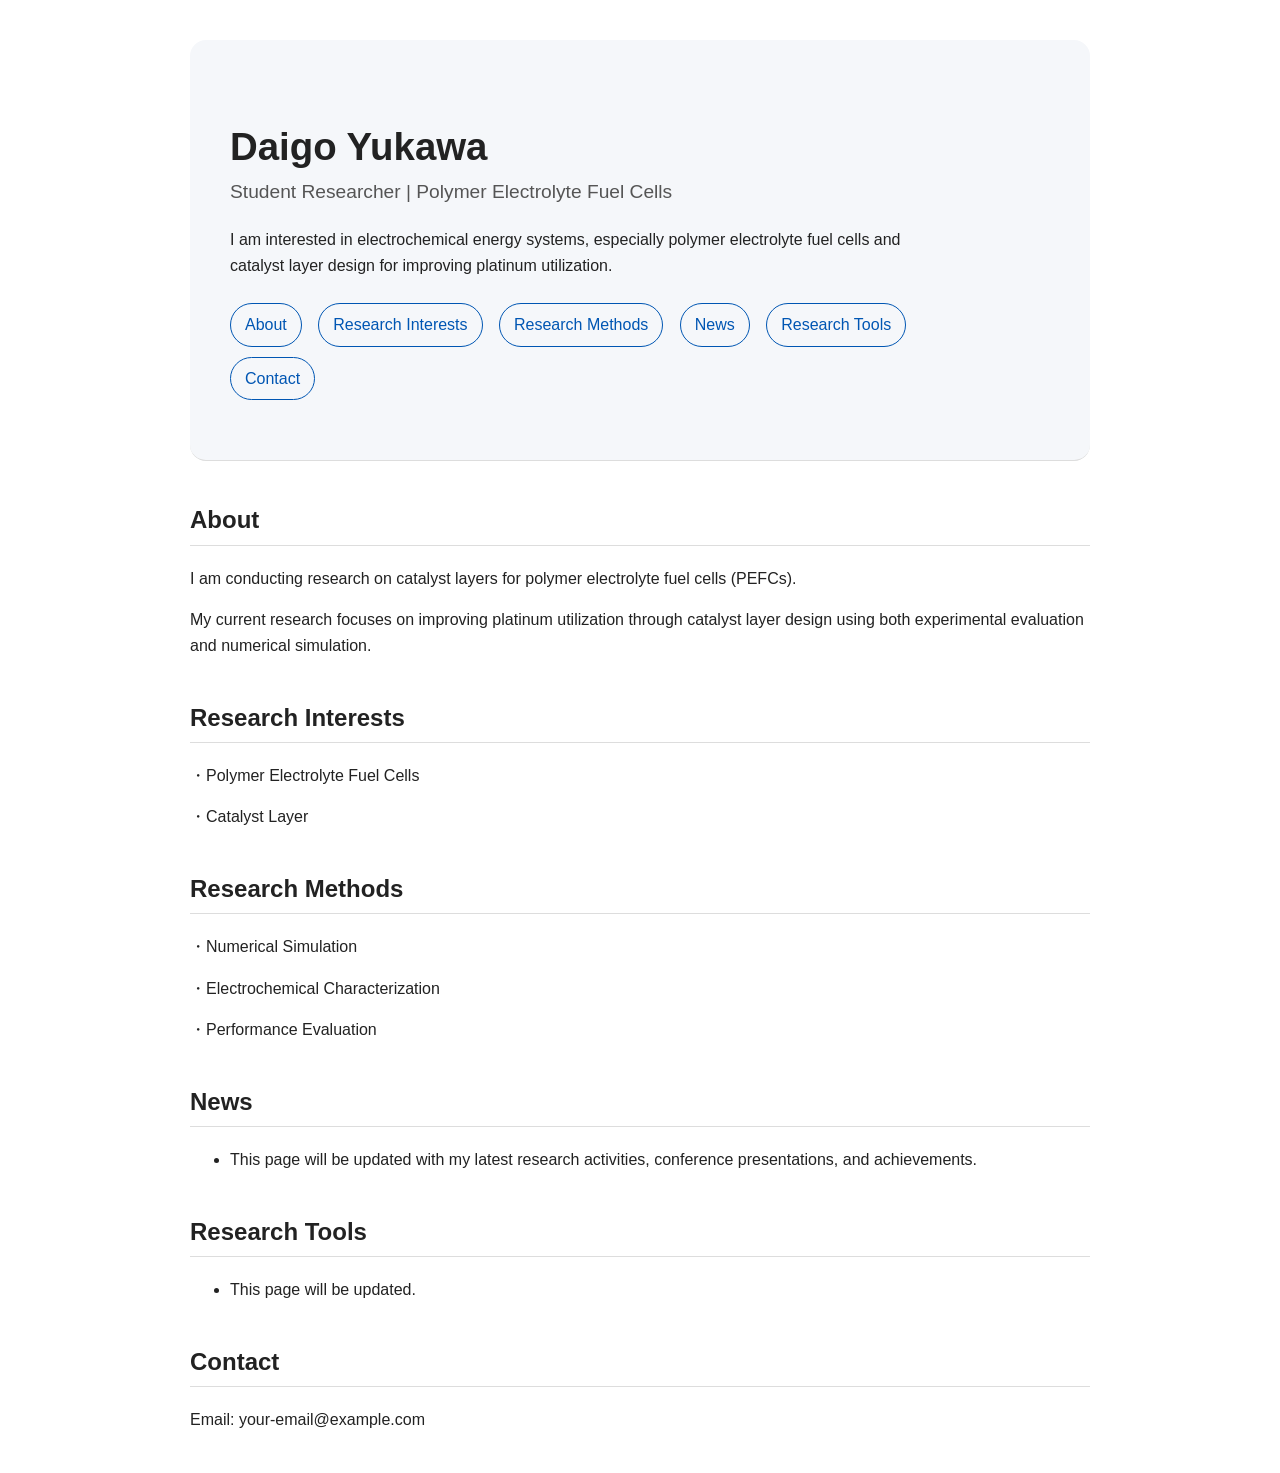
==== index.html @ 05053af6 "Update index.html" ====
<!DOCTYPE html>
<html lang="en">
<head>
  <meta charset="UTF-8">
  <meta name="viewport" content="width=device-width, initial-scale=1.0">

  <!-- SEO / 共有用メタ（表示テキストは変更せず、既存内容から流用） -->
  <meta name="description" content="Daigo Yukawa — Student researcher on polymer electrolyte fuel cells and catalyst layer design for improving platinum utilization.">
  <meta name="author" content="Daigo Yukawa">
  <meta name="color-scheme" content="light dark">
  <meta property="og:title" content="Daigo Yukawa | Research Portfolio">
  <meta property="og:description" content="Student researcher on polymer electrolyte fuel cells and catalyst layer design.">
  <meta property="og:type" content="website">
  <meta property="og:url" content="https://yukawadaigo.github.io">

  <title>Daigo | Research Portfolio</title>
  <link rel="stylesheet" href="style.css">
</head>

<body>
  <header class="hero">
    <div class="hero-text">
      <h1>Daigo Yukawa</h1>
      <p class="subtitle">
        Student Researcher | Polymer Electrolyte Fuel Cells
      </p>
      <p>
        I am interested in electrochemical energy systems, especially polymer
        electrolyte fuel cells and catalyst layer design for improving platinum utilization.
      </p>

      <nav>
        <a href="#about">About</a>
        <a href="#research-interests">Research Interests</a>
        <a href="#research-methods">Research Methods</a>
        <a href="#news">News</a>
        <a href="#research-tools">Research Tools</a>
        <a href="#contact">Contact</a>
      </nav>
    </div>
  </header>

  <main>
    <section id="about">
      <h2>About</h2>
      <p>I am conducting research on catalyst layers for polymer electrolyte fuel cells (PEFCs).</p>
      <p>My current research focuses on improving platinum utilization through catalyst layer design using both experimental evaluation and numerical simulation.
      </p>
    </section>

    <section id="research-interests">
      <h2>Research Interests</h2>
      <p>・Polymer Electrolyte Fuel Cells</p>
      <p>・Catalyst Layer</p>
    </section>

    <section id="research-methods">
      <h2>Research Methods</h2>
      <p>・Numerical Simulation</p>
      <p>・Electrochemical Characterization</p>
      <p>・Performance Evaluation</p>
    </section>

    <section id="news">
      <h2>News</h2>
      <ul>
        <li>This page will be updated with my latest research activities, conference presentations, and achievements.</li>
      </ul>
    </section>

    <section id="research-tools">
      <h2>Research Tools</h2>
      <ul>
        <li>This page will be updated.</li>
      </ul>
    </section>

    <section id="contact">
      <h2>Contact</h2>
      <p>Email: your-email@example.com</p>
    </section>
  </main>
</body>
</html>
---- style.css ----
body {
  font-family: Arial, sans-serif;
  line-height: 1.6;
  max-width: 900px;
  margin: 40px auto;
  padding: 0 20px;
  color: #222;
}

header {
  border-bottom: 1px solid #ddd;
  margin-bottom: 30px;
  padding-bottom: 20px;
}

h1 {
  font-size: 2.4rem;
  margin-bottom: 5px;
}

h2 {
  margin-top: 40px;
  border-bottom: 1px solid #ddd;
  padding-bottom: 5px;
}

nav a {
  margin-right: 15px;
  text-decoration: none;
  color: #0056b3;
}

section {
  margin-bottom: 30px;
}
.hero {
  background: #f5f7fa;
  padding: 50px 40px;
  border-radius: 16px;
  margin-bottom: 40px;
}

.hero-text {
  max-width: 720px;
}

.subtitle {
  font-size: 1.2rem;
  color: #555;
  margin-top: -5px;
}

nav {
  margin-top: 25px;
}

nav a {
  display: inline-block;
  margin-right: 12px;
  margin-bottom: 10px;
  padding: 8px 14px;
  border: 1px solid #0056b3;
  border-radius: 999px;
  color: #0056b3;
  text-decoration: none;
}

nav a:hover {
  background: #0056b3;
  color: white;
}
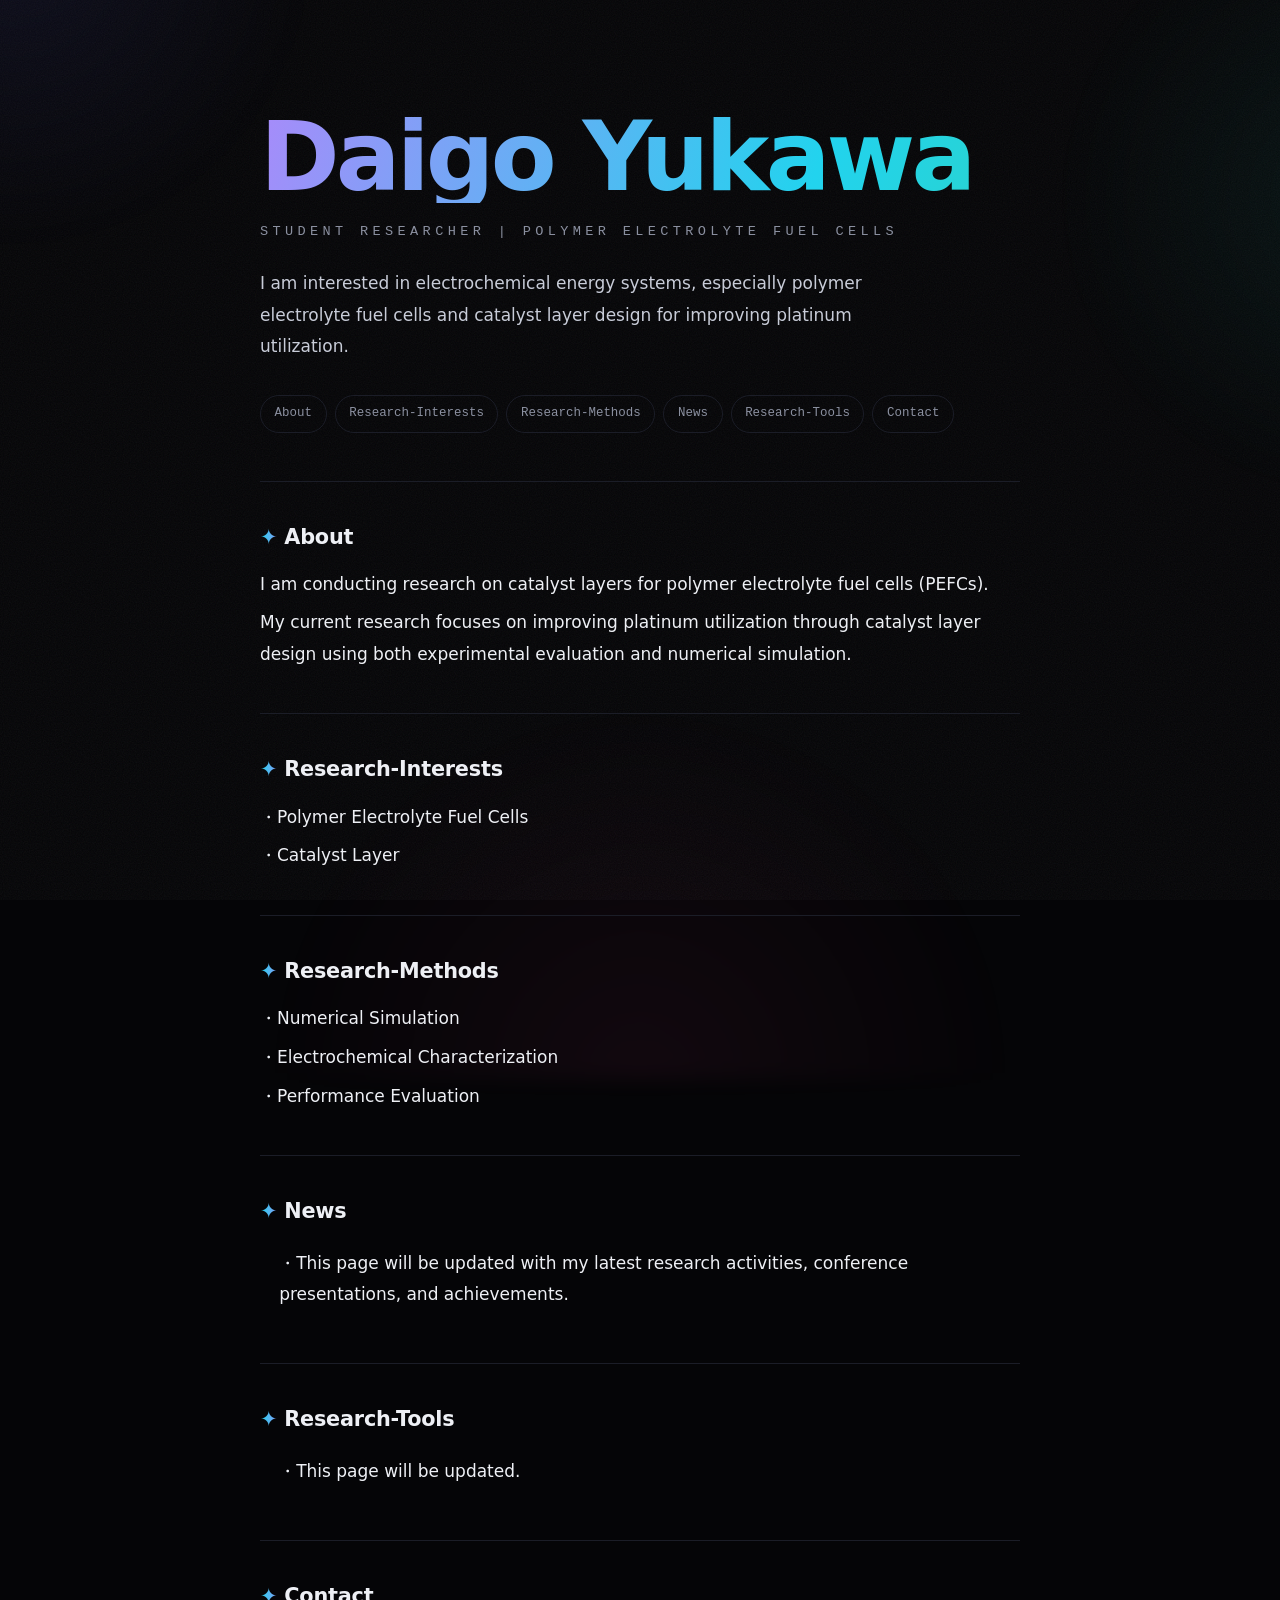
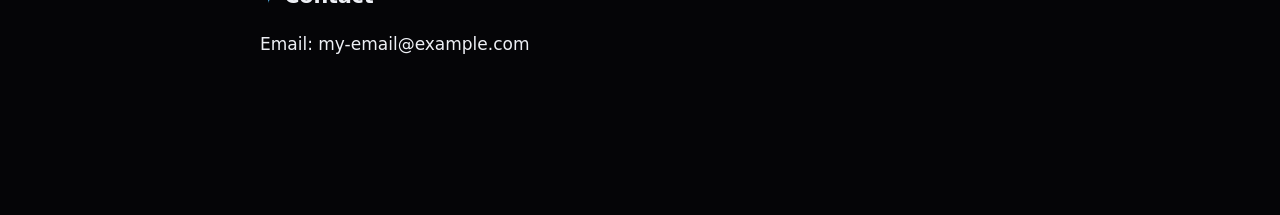
==== commit 3e39c5e6: "Update index.html" ====
--- a/index.html
+++ b/index.html
@@ -31,10 +31,10 @@
 
       <nav>
         <a href="#about">About</a>
-        <a href="#research-interests">Research Interests</a>
-        <a href="#research-methods">Research Methods</a>
+        <a href="#research-interests">Research-Interests</a>
+        <a href="#research-methods">Research-Methods</a>
         <a href="#news">News</a>
-        <a href="#research-tools">Research Tools</a>
+        <a href="#research-tools">Research-Tools</a>
         <a href="#contact">Contact</a>
       </nav>
     </div>
@@ -49,13 +49,13 @@
     </section>
 
     <section id="research-interests">
-      <h2>Research Interests</h2>
+      <h2>Research-Interests</h2>
       <p>・Polymer Electrolyte Fuel Cells</p>
       <p>・Catalyst Layer</p>
     </section>
 
     <section id="research-methods">
-      <h2>Research Methods</h2>
+      <h2>Research-Methods</h2>
       <p>・Numerical Simulation</p>
       <p>・Electrochemical Characterization</p>
       <p>・Performance Evaluation</p>
@@ -64,20 +64,20 @@
     <section id="news">
       <h2>News</h2>
       <ul>
-        <li>This page will be updated with my latest research activities, conference presentations, and achievements.</li>
+        <p>・This page will be updated with my latest research activities, conference presentations, and achievements.</p>
       </ul>
     </section>
 
     <section id="research-tools">
-      <h2>Research Tools</h2>
+      <h2>Research-Tools</h2>
       <ul>
-        <li>This page will be updated.</li>
+        <p>・This page will be updated.</>
       </ul>
     </section>
 
     <section id="contact">
       <h2>Contact</h2>
-      <p>Email: your-email@example.com</p>
+      <p>Email: my-email@example.com</p>
     </section>
   </main>
 </body>
--- a/style.css
+++ b/style.css
@@ -1,71 +1,107 @@
-body {
-  font-family: Arial, sans-serif;
-  line-height: 1.6;
-  max-width: 900px;
-  margin: 40px auto;
-  padding: 0 20px;
-  color: #222;
+:root {
+  --bg:    #050507;
+  --ink:   #eef0f5;
+  --muted: #8b90a0;
+  --line:  #1b1d27;
+  --maxw:  760px;
 }
 
-header {
-  border-bottom: 1px solid #ddd;
-  margin-bottom: 30px;
-  padding-bottom: 20px;
+* { box-sizing: border-box; }
+html { scroll-behavior: smooth; }
+
+body {
+  margin: 0;
+  padding: 0 1.5rem 7rem;
+  color: var(--ink);
+  background: var(--bg);
+  font-family: "Space Grotesk", system-ui, "Hiragino Kaku Gothic ProN", sans-serif;
+  font-size: 1.0625rem;
+  line-height: 1.85;
+  -webkit-font-smoothing: antialiased;
+  position: relative;
+  overflow-x: hidden;
 }
 
+/* 空間に漂う粒子ノイズ */
+body::before {
+  content: "";
+  position: fixed; inset: 0;
+  pointer-events: none; z-index: 1; opacity: .06;
+  background-image: url("data:image/svg+xml,%3Csvg xmlns='http://www.w3.org/2000/svg' width='160' height='160'%3E%3Cfilter id='n'%3E%3CfeTurbulence type='fractalNoise' baseFrequency='0.85' numOctaves='3'/%3E%3C/filter%3E%3Crect width='100%25' height='100%25' filter='url(%23n)'/%3E%3C/svg%3E");
+}
+/* 遠景のオーロラ光 */
+body::after {
+  content: "";
+  position: fixed; inset: -20%;
+  pointer-events: none; z-index: 0; opacity: .5;
+  background:
+    radial-gradient(40vmax 40vmax at 15% 10%, rgba(99,102,241,.18), transparent 60%),
+    radial-gradient(40vmax 40vmax at 90% 30%, rgba(45,212,191,.14), transparent 60%),
+    radial-gradient(50vmax 50vmax at 50% 100%, rgba(236,72,153,.12), transparent 60%);
+  filter: blur(10px);
+}
+body > * { position: relative; z-index: 2; }
+
+.hero { max-width: var(--maxw); margin: 0 auto; padding: 7rem 0 3rem; }
+
 h1 {
-  font-size: 2.4rem;
-  margin-bottom: 5px;
+  font-size: clamp(3rem, 11vw, 6rem);
+  font-weight: 700;
+  line-height: 0.95;
+  letter-spacing: -0.04em;
+  margin: 0 0 1rem;
+  background: linear-gradient(110deg,#a78bfa,#22d3ee,#34d399,#f0abfc,#a78bfa);
+  background-size: 300% 100%;
+  -webkit-background-clip: text; background-clip: text; color: transparent;
+  animation: holo 12s linear infinite;
+}
+@keyframes holo { to { background-position: 300% 0; } }
+
+.subtitle {
+  font-family: "JetBrains Mono", monospace;
+  font-size: 0.85rem; letter-spacing: 0.32em; text-transform: uppercase;
+  color: var(--muted); margin: 0 0 1.5rem;
+}
+
+.hero-text > p:not(.subtitle) { color: #c8ccd8; max-width: 56ch; }
+
+nav { display: flex; flex-wrap: wrap; gap: 0.5rem; margin-top: 2rem; }
+nav a {
+  font-family: "JetBrains Mono", monospace; font-size: 0.78rem;
+  text-decoration: none; color: var(--muted);
+  padding: 0.4rem 0.85rem; border: 1px solid var(--line); border-radius: 999px;
+  transition: .25s;
+}
+nav a:hover { color: #fff; border-color: #22d3ee; box-shadow: 0 0 18px rgba(34,211,238,.35); }
+
+main { max-width: var(--maxw); margin: 0 auto; }
+
+section {
+  padding: 2.25rem 0;
+  border-top: 1px solid var(--line);
 }
 
 h2 {
-  margin-top: 40px;
-  border-bottom: 1px solid #ddd;
-  padding-bottom: 5px;
+  font-size: 1.3rem; font-weight: 600; margin: 0 0 0.8rem;
+  letter-spacing: -0.01em;
+}
+h2::before {
+  content: "✦ ";
+  background: linear-gradient(90deg,#22d3ee,#a78bfa);
+  -webkit-background-clip: text; background-clip: text; color: transparent;
 }
 
-nav a {
-  margin-right: 15px;
-  text-decoration: none;
-  color: #0056b3;
+p { margin: 0.45rem 0; }
+ul { padding-left: 1.2rem; }
+li::marker { color: #22d3ee; }
+
+a { color: #7dd3fc; text-decoration: none; border-bottom: 1px solid rgba(125,211,252,.3); }
+a:hover { color: #fff; border-bottom-color: #22d3ee; }
+a:focus-visible { outline: 2px solid #22d3ee; outline-offset: 3px; }
+
+footer { max-width: var(--maxw); margin: 3rem auto 0; color: var(--muted);
+  font-family: "JetBrains Mono", monospace; font-size: 0.75rem; }
+
+@media (prefers-reduced-motion: reduce) {
+  h1 { animation: none; }
 }
-
-section {
-  margin-bottom: 30px;
-}
-.hero {
-  background: #f5f7fa;
-  padding: 50px 40px;
-  border-radius: 16px;
-  margin-bottom: 40px;
-}
-
-.hero-text {
-  max-width: 720px;
-}
-
-.subtitle {
-  font-size: 1.2rem;
-  color: #555;
-  margin-top: -5px;
-}
-
-nav {
-  margin-top: 25px;
-}
-
-nav a {
-  display: inline-block;
-  margin-right: 12px;
-  margin-bottom: 10px;
-  padding: 8px 14px;
-  border: 1px solid #0056b3;
-  border-radius: 999px;
-  color: #0056b3;
-  text-decoration: none;
-}
-
-nav a:hover {
-  background: #0056b3;
-  color: white;
-}
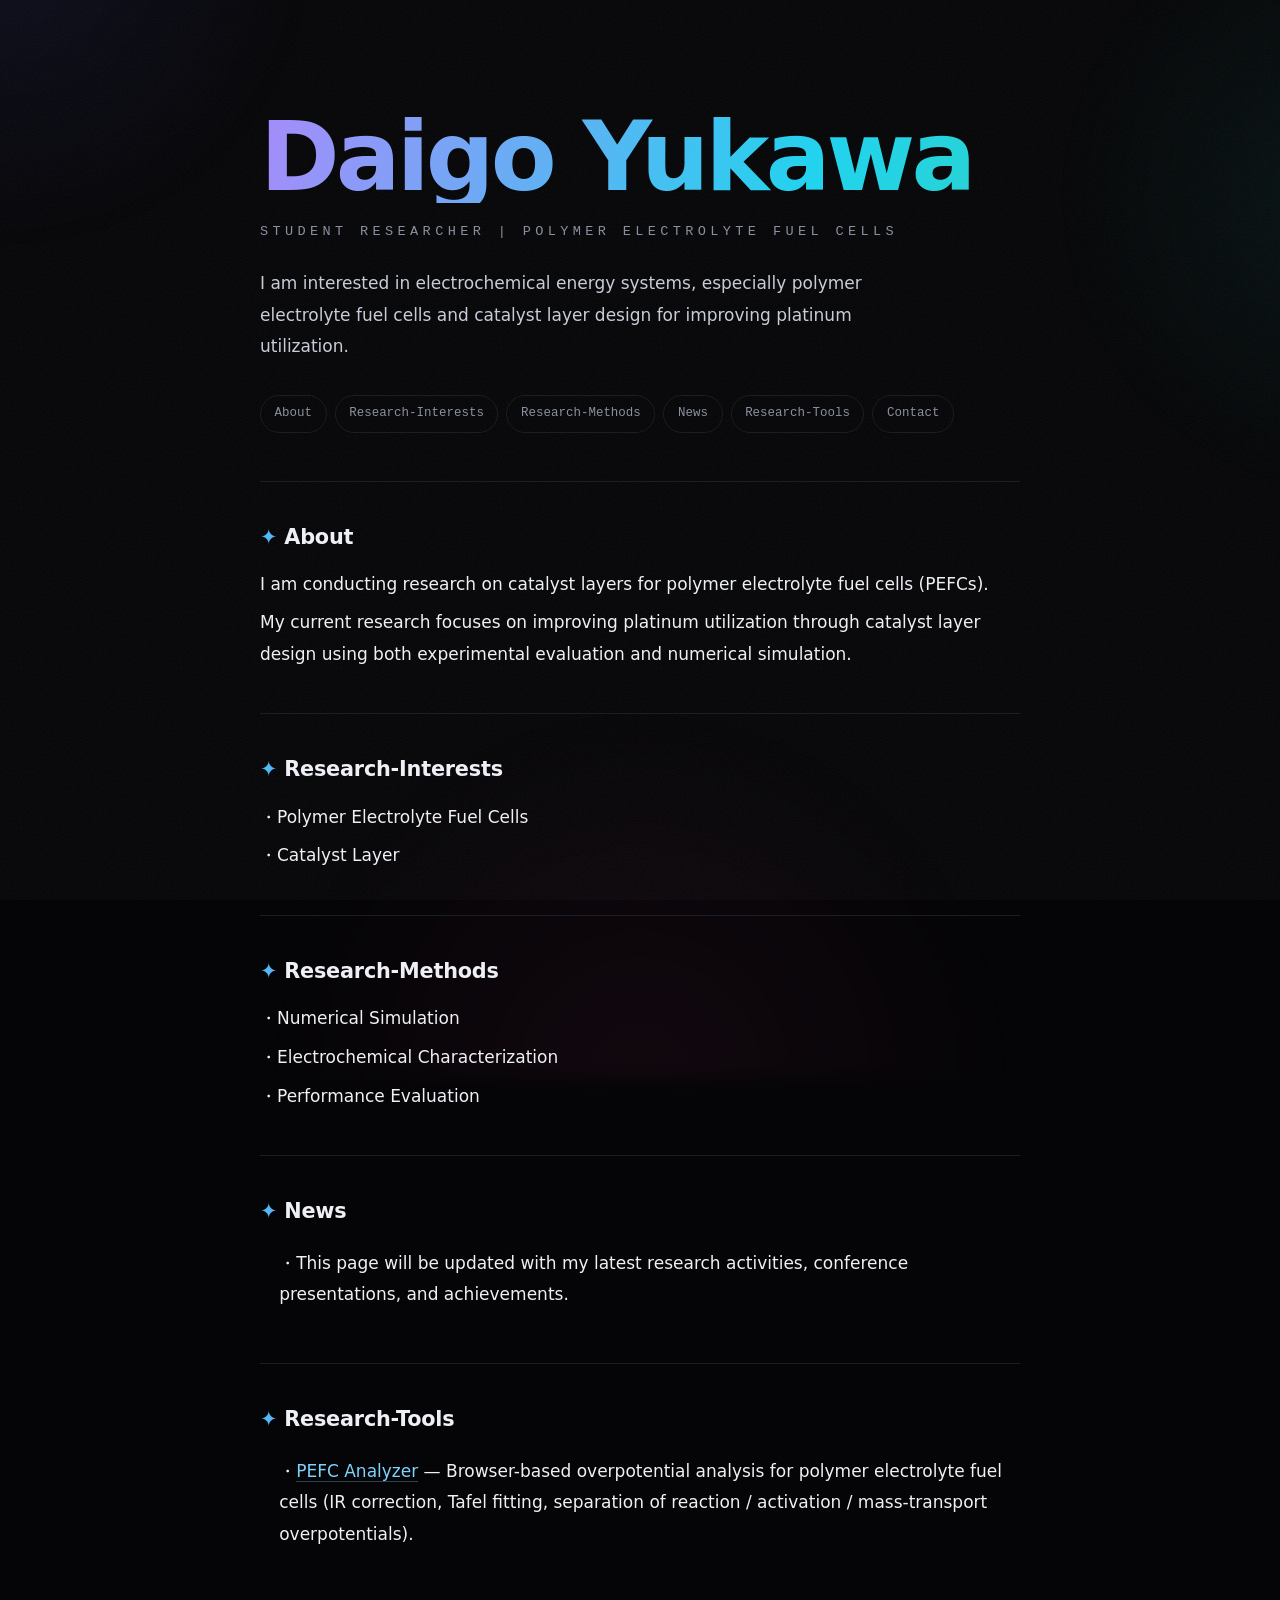
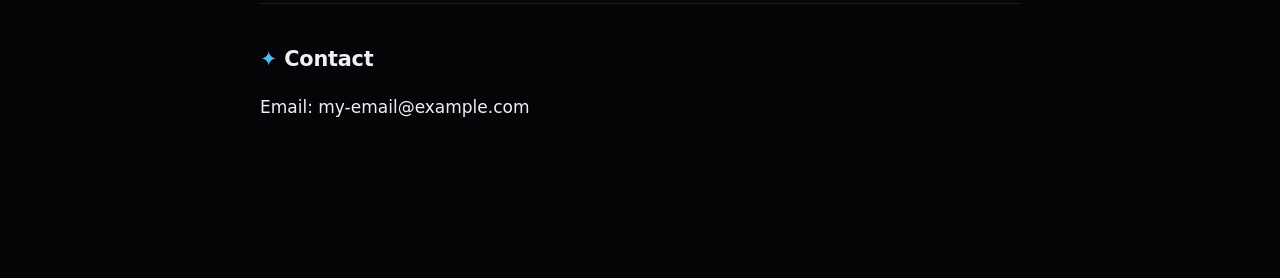
==== commit e95e7876: "Update index.html" ====
--- a/index.html
+++ b/index.html
@@ -71,7 +71,7 @@
     <section id="research-tools">
       <h2>Research-Tools</h2>
       <ul>
-        <p>・This page will be updated.</>
+        <p>・<a href="pefc-analyzer.html">PEFC Analyzer</a> — Browser-based overpotential analysis for polymer electrolyte fuel cells (IR correction, Tafel fitting, separation of reaction / activation / mass-transport overpotentials).</p>
       </ul>
     </section>
 
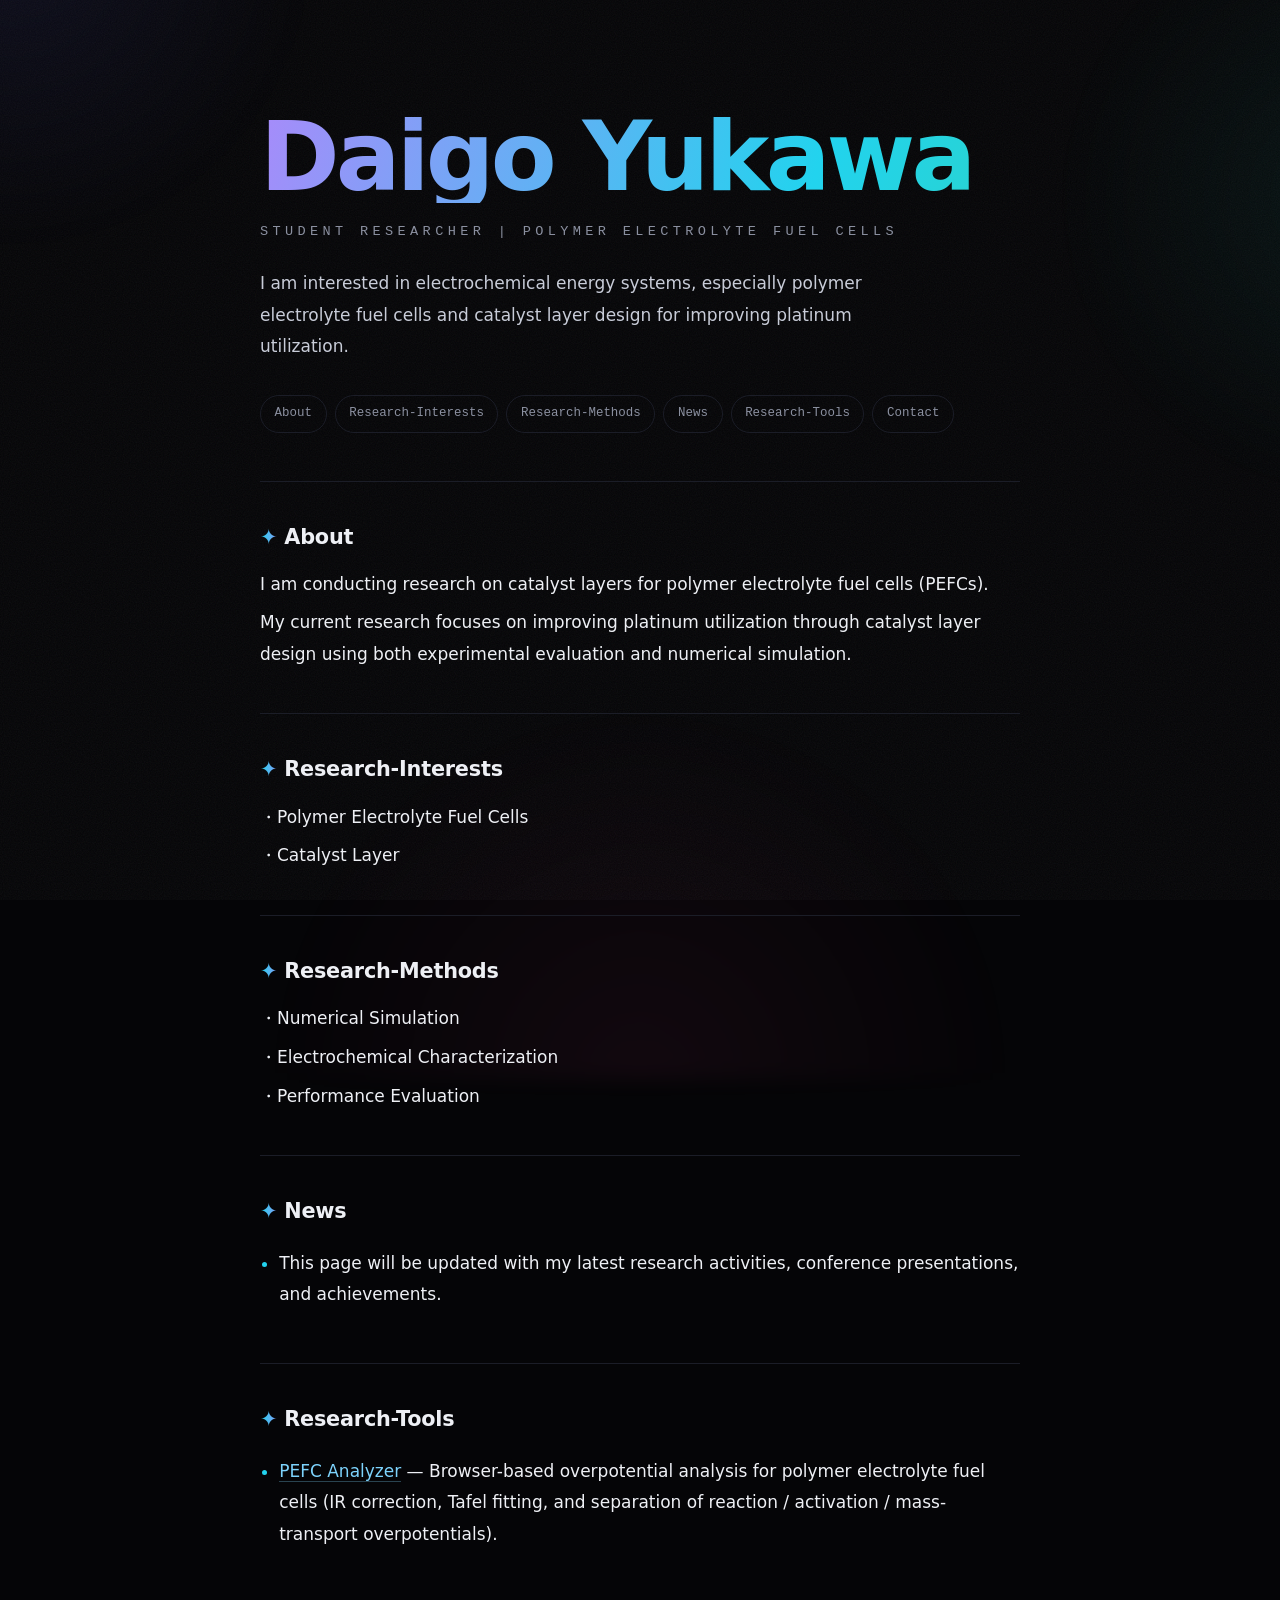
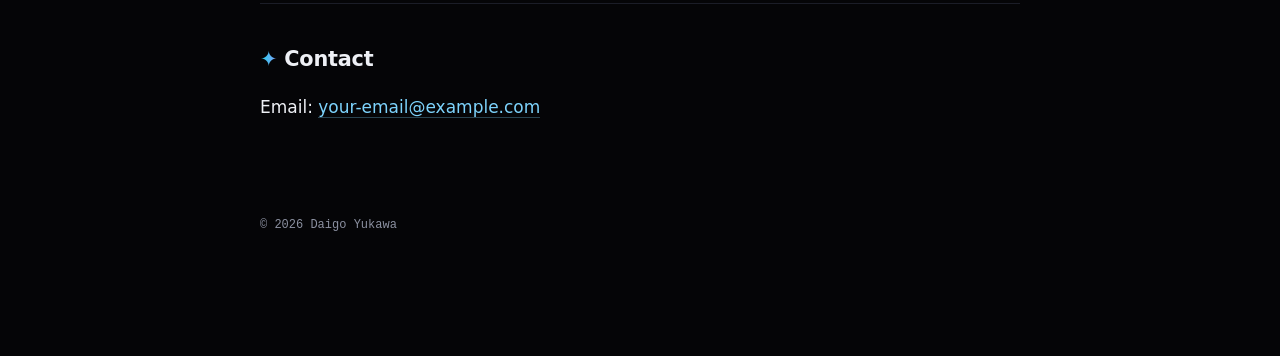
==== commit 9e8d81d4: "Update index.html" ====
--- a/index.html
+++ b/index.html
@@ -8,12 +8,18 @@
   <meta name="description" content="Daigo Yukawa — Student researcher on polymer electrolyte fuel cells and catalyst layer design for improving platinum utilization.">
   <meta name="author" content="Daigo Yukawa">
   <meta name="color-scheme" content="light dark">
+  <meta name="theme-color" content="#ffffff" media="(prefers-color-scheme: light)">
+  <meta name="theme-color" content="#0a0c11" media="(prefers-color-scheme: dark)">
   <meta property="og:title" content="Daigo Yukawa | Research Portfolio">
   <meta property="og:description" content="Student researcher on polymer electrolyte fuel cells and catalyst layer design.">
   <meta property="og:type" content="website">
   <meta property="og:url" content="https://yukawadaigo.github.io">
 
   <title>Daigo | Research Portfolio</title>
+
+  <link rel="preconnect" href="https://fonts.googleapis.com">
+  <link rel="preconnect" href="https://fonts.gstatic.com" crossorigin>
+  <link href="https://fonts.googleapis.com/css2?family=Inter:wght@400;500;600;700&display=swap" rel="stylesheet">
   <link rel="stylesheet" href="style.css">
 </head>
 
@@ -64,21 +70,27 @@
     <section id="news">
       <h2>News</h2>
       <ul>
-        <p>・This page will be updated with my latest research activities, conference presentations, and achievements.</p>
+        <li>This page will be updated with my latest research activities, conference presentations, and achievements.</li>
       </ul>
     </section>
 
     <section id="research-tools">
       <h2>Research-Tools</h2>
       <ul>
-        <p>・<a href="pefc-analyzer.html">PEFC Analyzer</a> — Browser-based overpotential analysis for polymer electrolyte fuel cells (IR correction, Tafel fitting, separation of reaction / activation / mass-transport overpotentials).</p>
+        <li><a href="pefc-analyzer.html">PEFC Analyzer</a> — Browser-based overpotential analysis for polymer electrolyte fuel cells (IR correction, Tafel fitting, and separation of reaction / activation / mass-transport overpotentials).</li>
       </ul>
     </section>
 
     <section id="contact">
       <h2>Contact</h2>
-      <p>Email: my-email@example.com</p>
+      <p>Email: <a href="mailto:your-email@example.com">your-email@example.com</a></p>
     </section>
   </main>
+
+  <footer>
+    <p>© <span id="year">2026</span> Daigo Yukawa</p>
+  </footer>
+
+  <script>document.getElementById("year").textContent = new Date().getFullYear();</script>
 </body>
 </html>
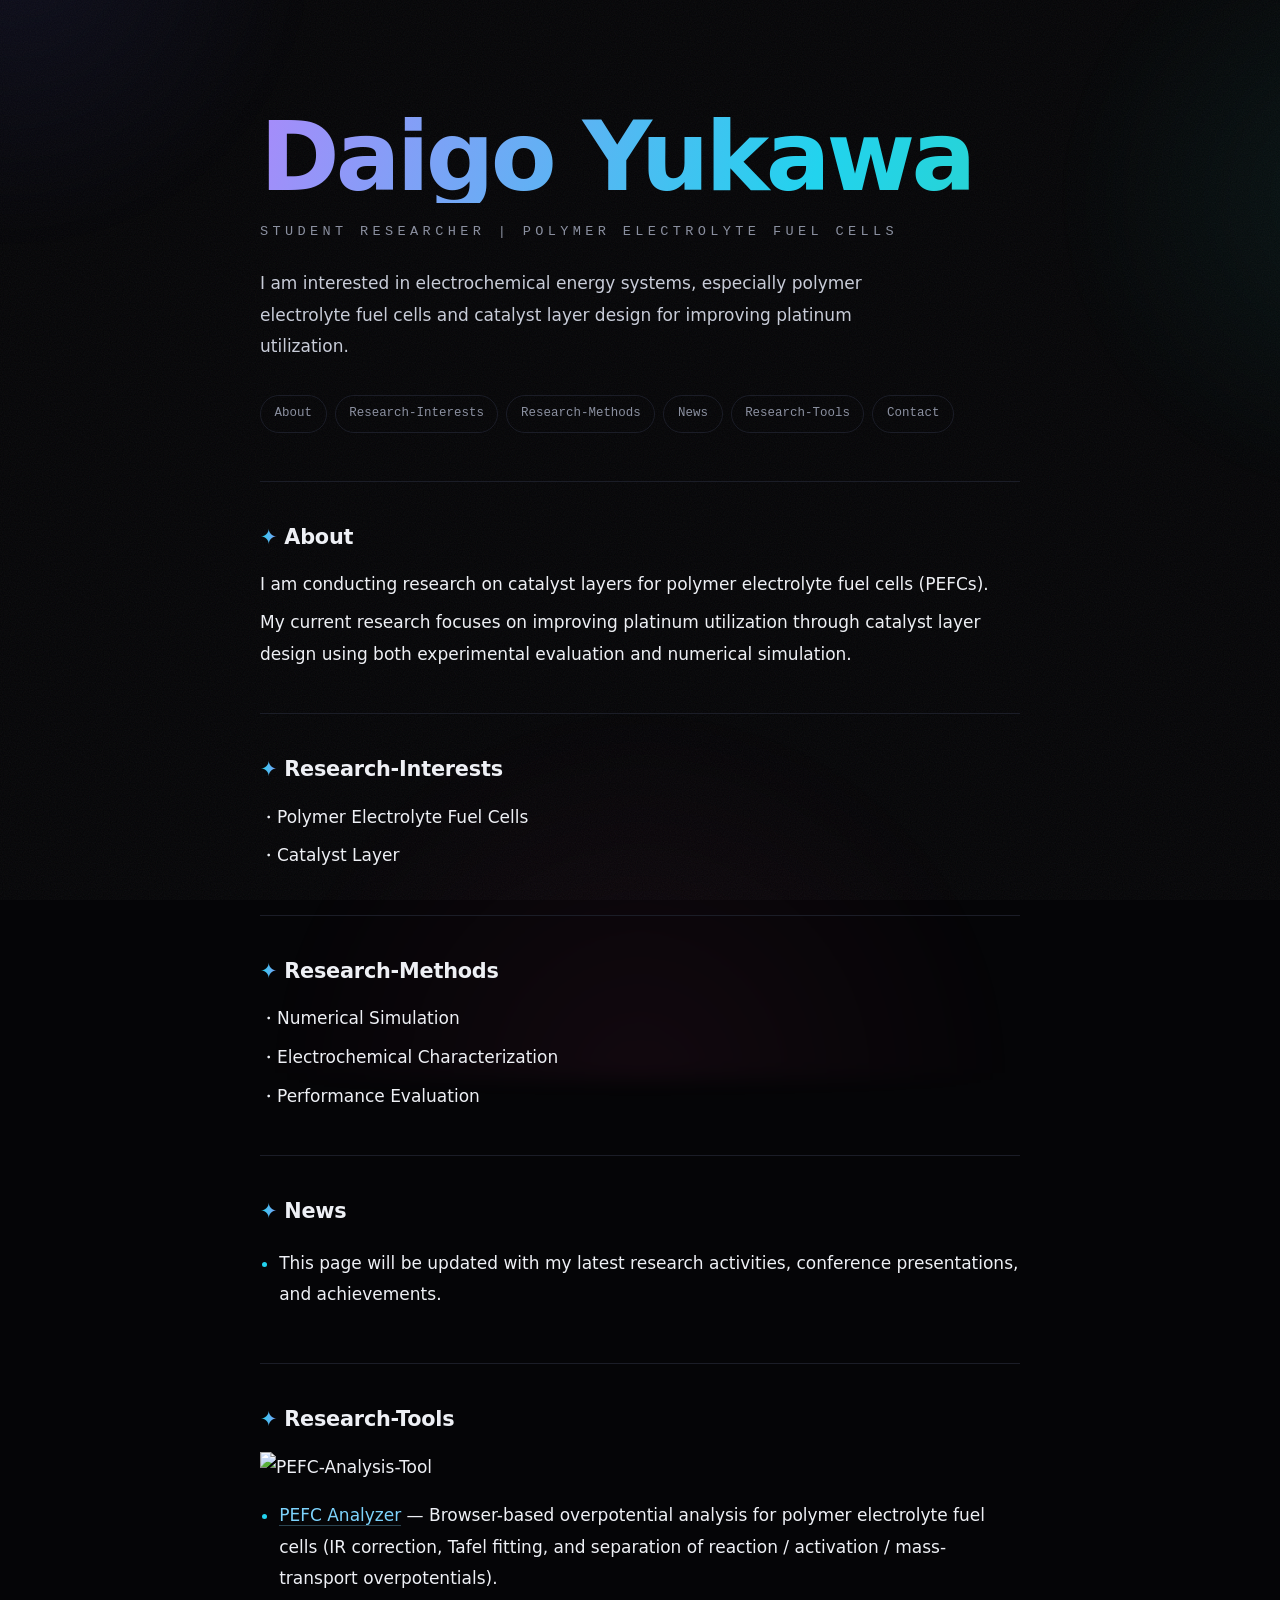
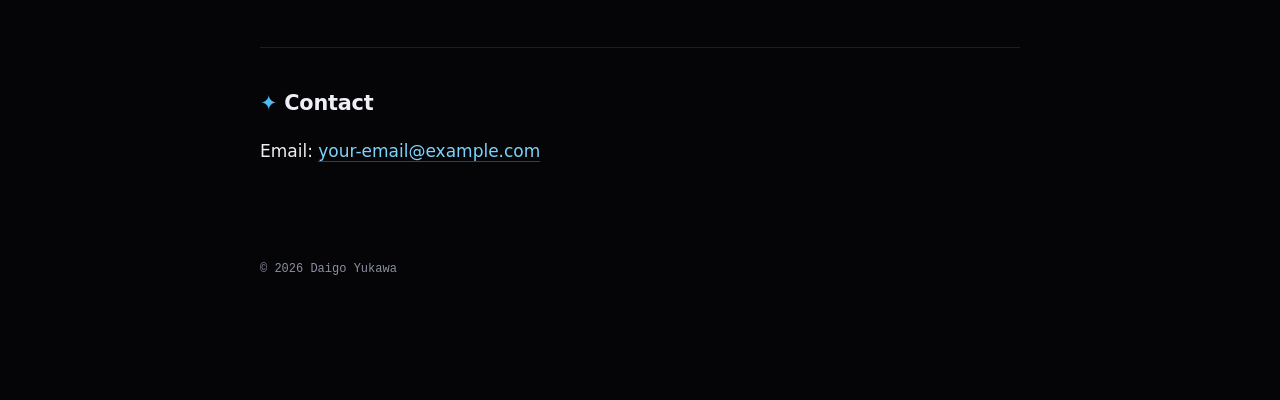
==== commit 8bd2c8d8: "Update index.html" ====
--- a/index.html
+++ b/index.html
@@ -76,6 +76,9 @@
 
     <section id="research-tools">
       <h2>Research-Tools</h2>
+      <img src="pefc-analyzer.png"
+     alt="PEFC-Analysis-Tool"
+     width="500">
       <ul>
         <li><a href="pefc-analyzer.html">PEFC Analyzer</a> — Browser-based overpotential analysis for polymer electrolyte fuel cells (IR correction, Tafel fitting, and separation of reaction / activation / mass-transport overpotentials).</li>
       </ul>
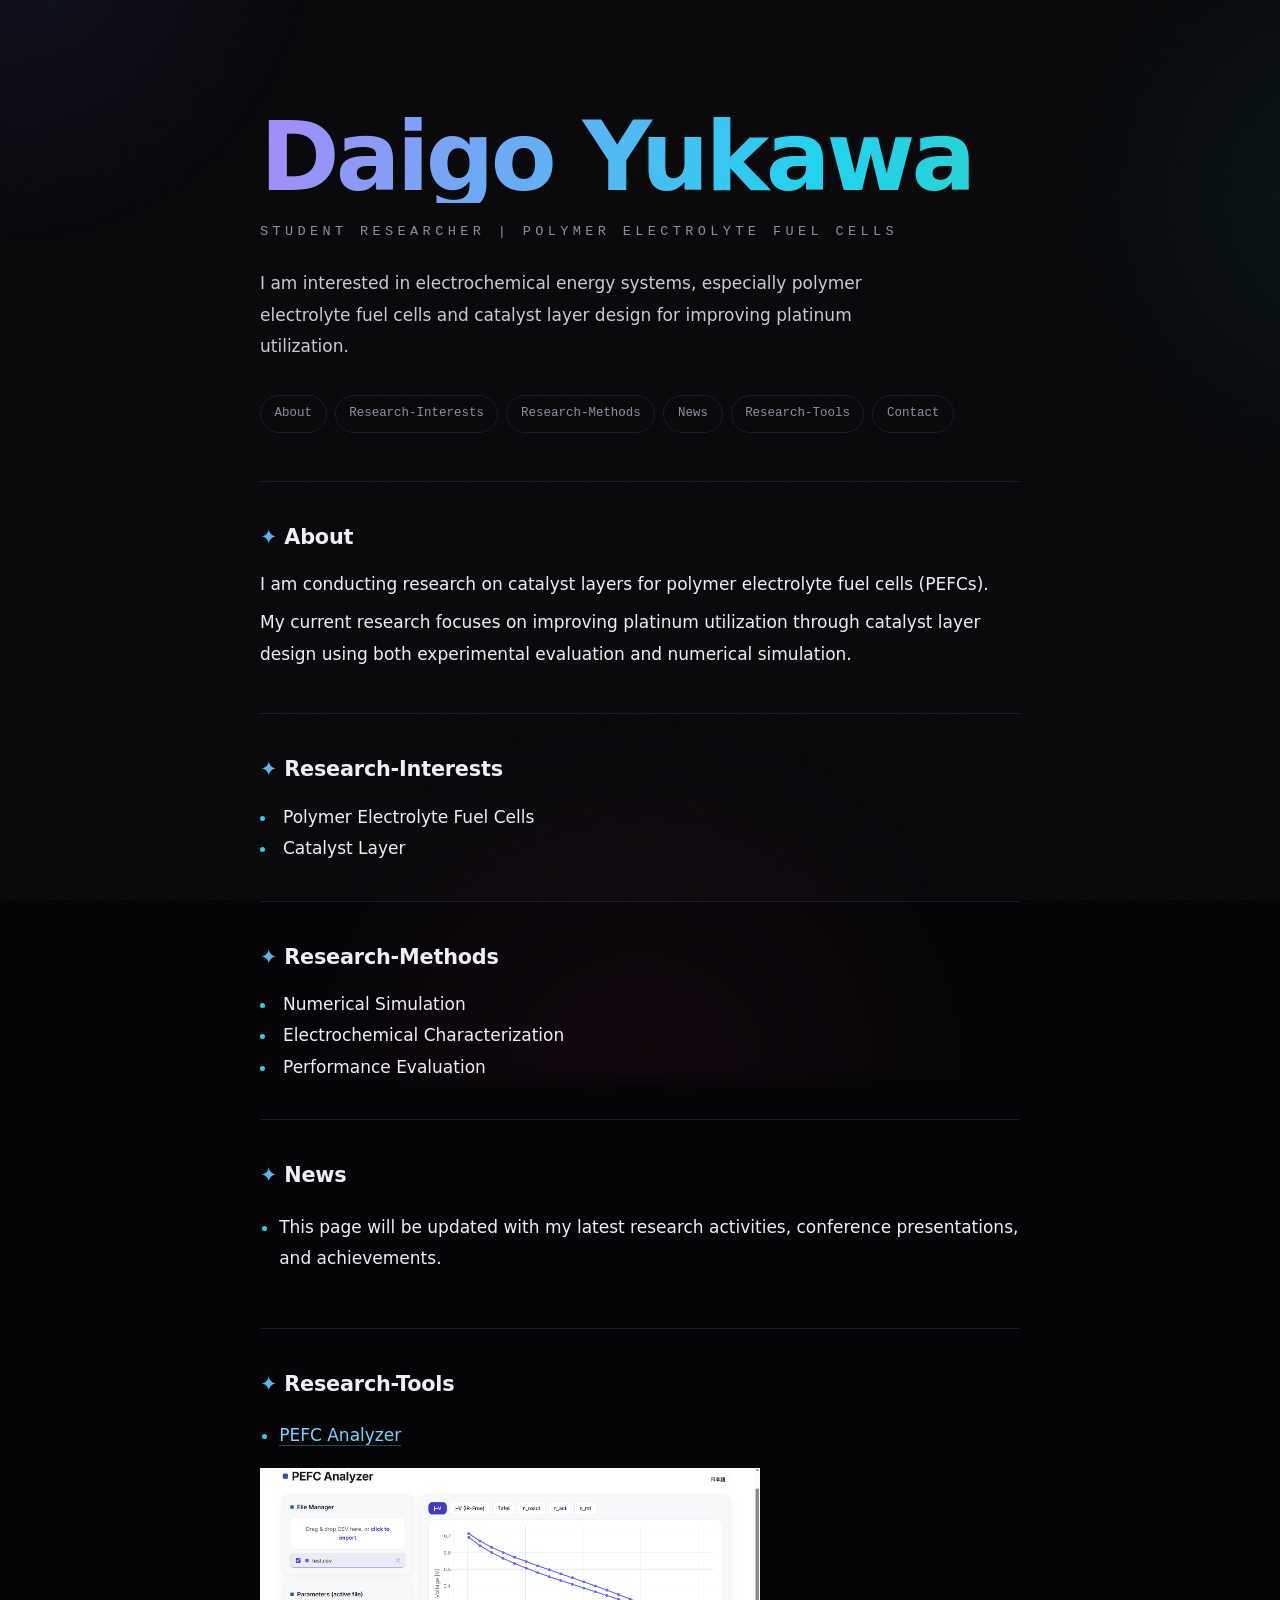
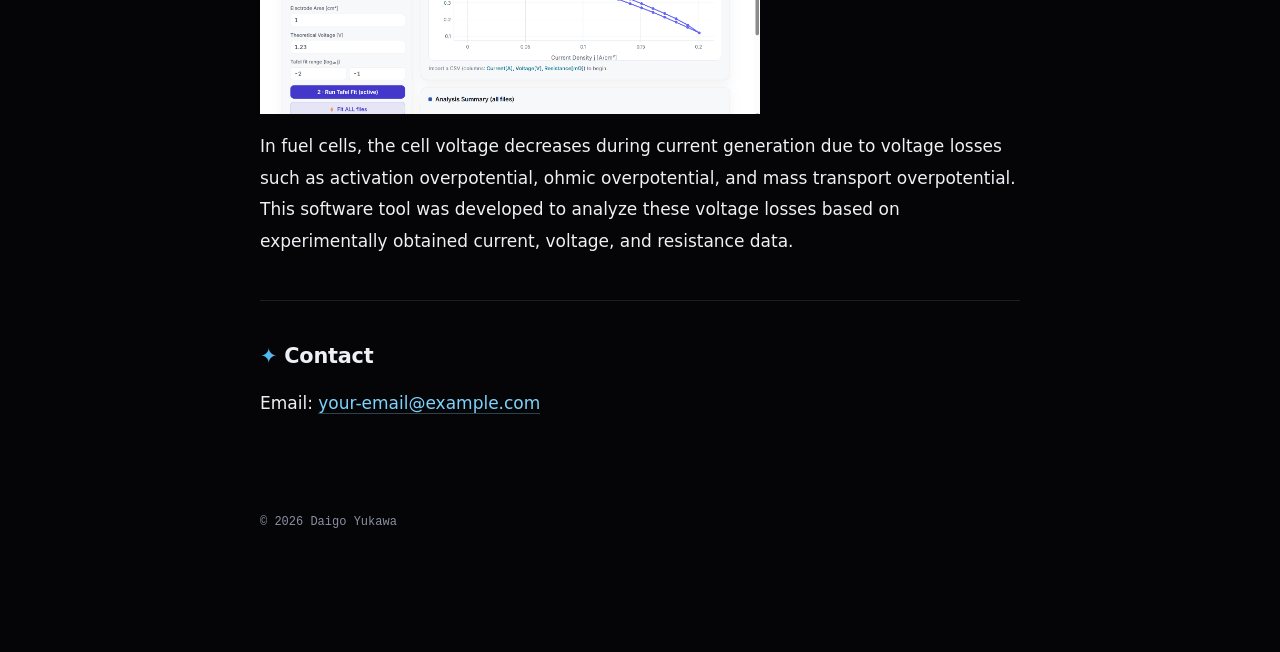
==== commit 53db73b1: "Update index.html" ====
--- a/index.html
+++ b/index.html
@@ -56,15 +56,15 @@
 
     <section id="research-interests">
       <h2>Research-Interests</h2>
-      <p>・Polymer Electrolyte Fuel Cells</p>
-      <p>・Catalyst Layer</p>
+        <li>Polymer Electrolyte Fuel Cells</li>
+        <li>Catalyst Layer</li>
     </section>
 
     <section id="research-methods">
       <h2>Research-Methods</h2>
-      <p>・Numerical Simulation</p>
-      <p>・Electrochemical Characterization</p>
-      <p>・Performance Evaluation</p>
+        <li>Numerical Simulation</li>
+        <li>Electrochemical Characterization</li>
+        <li>Performance Evaluation</li>
     </section>
 
     <section id="news">
@@ -76,12 +76,13 @@
 
     <section id="research-tools">
       <h2>Research-Tools</h2>
-      <img src="pefc-analyzer.png"
+      <ul>
+        <li><a href="pefc-analyzer.html">PEFC Analyzer</a> </li>
+      </ul>
+      <img src="images/pefc-analyzer.png"
      alt="PEFC-Analysis-Tool"
      width="500">
-      <ul>
-        <li><a href="pefc-analyzer.html">PEFC Analyzer</a> — Browser-based overpotential analysis for polymer electrolyte fuel cells (IR correction, Tafel fitting, and separation of reaction / activation / mass-transport overpotentials).</li>
-      </ul>
+      <p>In fuel cells, the cell voltage decreases during current generation due to voltage losses such as activation overpotential, ohmic overpotential, and mass transport overpotential. This software tool was developed to analyze these voltage losses based on experimentally obtained current, voltage, and resistance data.</p>
     </section>
 
     <section id="contact">
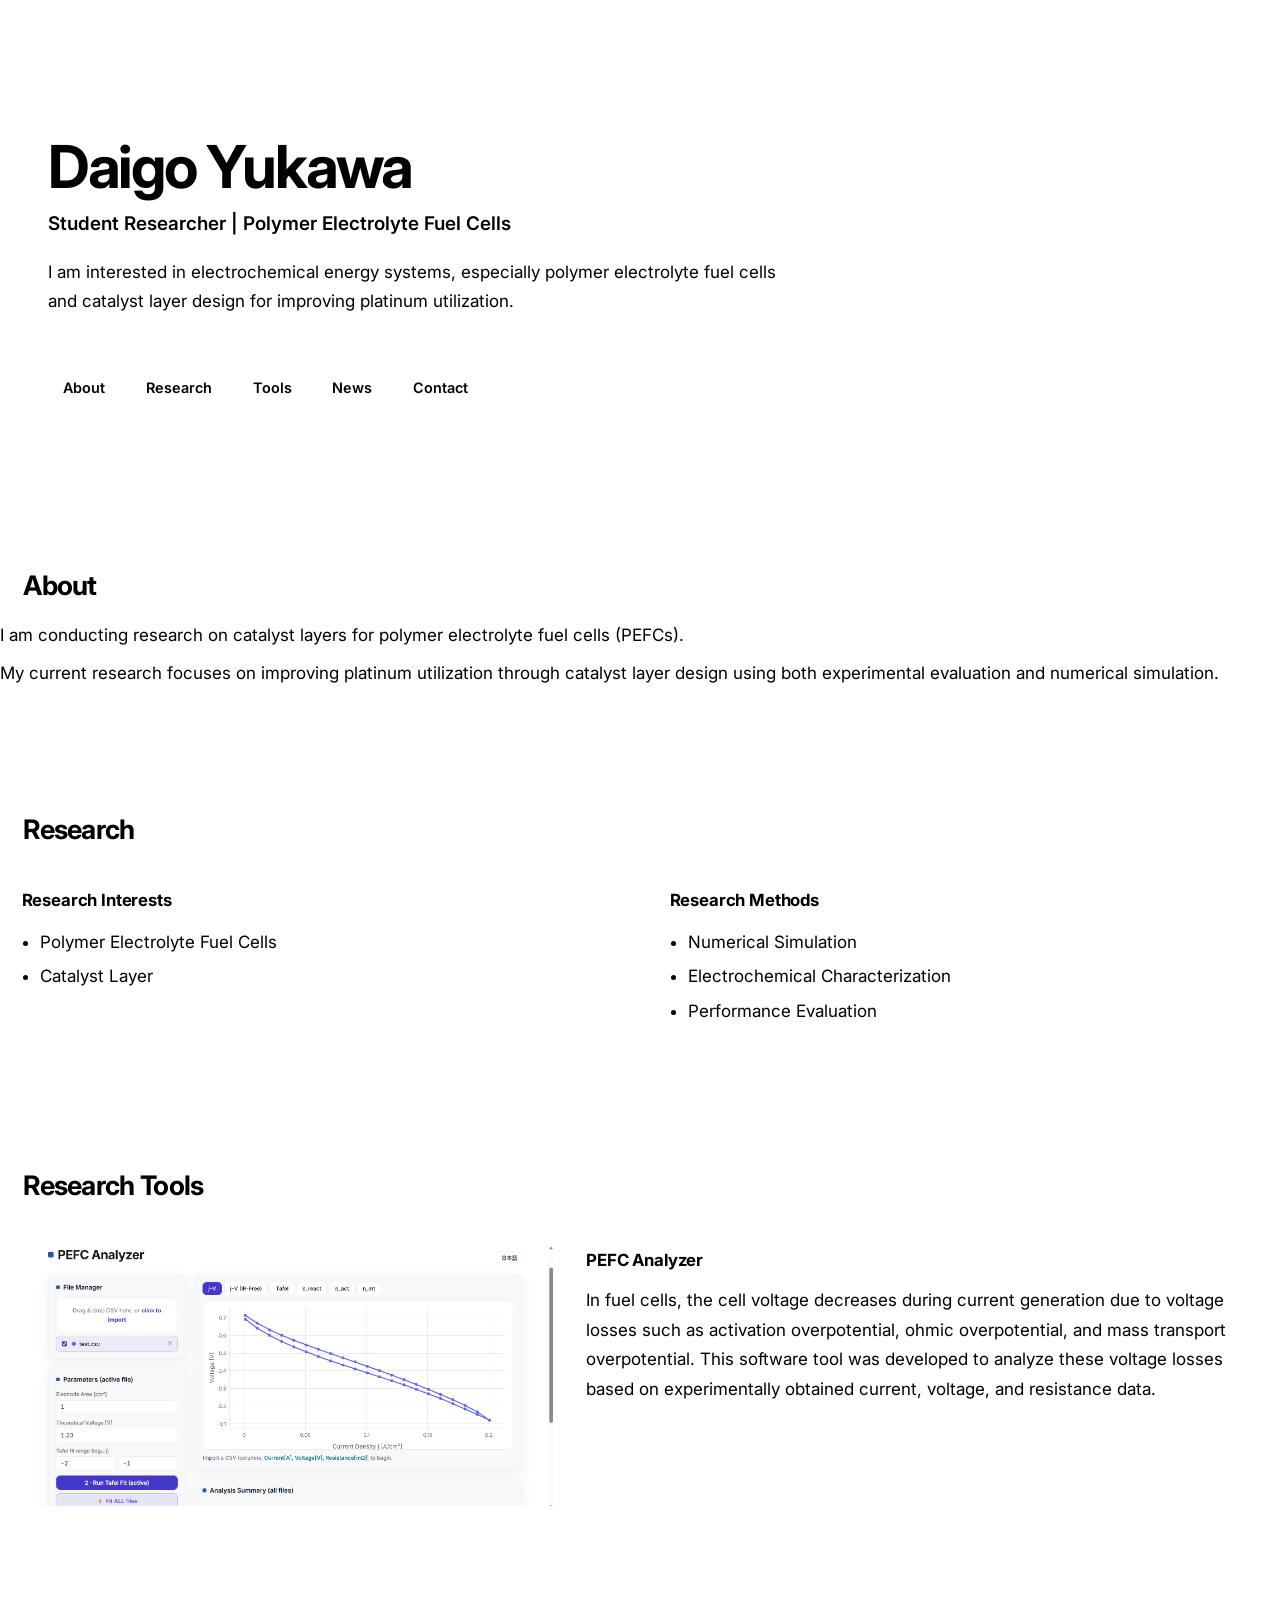
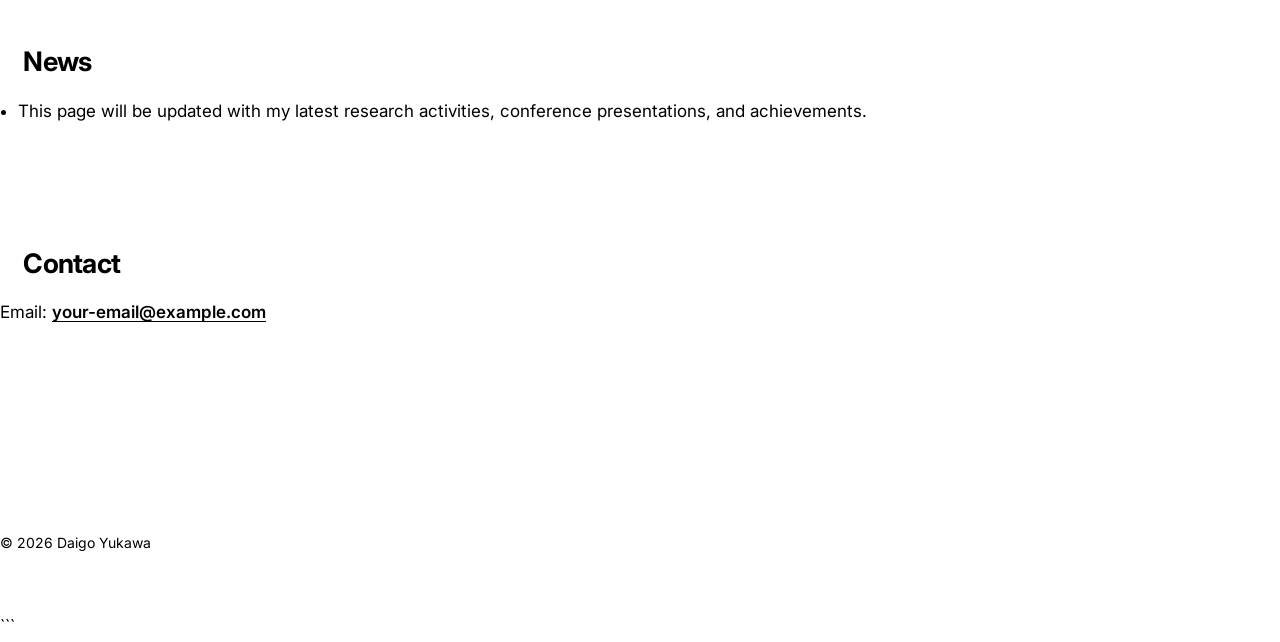
==== commit 00c4794e: "Update index.html" ====
--- a/index.html
+++ b/index.html
@@ -27,67 +27,104 @@
   <header class="hero">
     <div class="hero-text">
       <h1>Daigo Yukawa</h1>
+
       <p class="subtitle">
         Student Researcher | Polymer Electrolyte Fuel Cells
       </p>
+
       <p>
         I am interested in electrochemical energy systems, especially polymer
         electrolyte fuel cells and catalyst layer design for improving platinum utilization.
       </p>
 
-      <nav>
+      <nav aria-label="Main navigation">
         <a href="#about">About</a>
-        <a href="#research-interests">Research-Interests</a>
-        <a href="#research-methods">Research-Methods</a>
+        <a href="#research">Research</a>
+        <a href="#research-tools">Tools</a>
         <a href="#news">News</a>
-        <a href="#research-tools">Research-Tools</a>
         <a href="#contact">Contact</a>
       </nav>
     </div>
   </header>
 
   <main>
-    <section id="about">
+    <!-- About -->
+    <section id="about" class="section">
       <h2>About</h2>
-      <p>I am conducting research on catalyst layers for polymer electrolyte fuel cells (PEFCs).</p>
-      <p>My current research focuses on improving platinum utilization through catalyst layer design using both experimental evaluation and numerical simulation.
+
+      <p>
+        I am conducting research on catalyst layers for polymer electrolyte fuel cells (PEFCs).
+      </p>
+
+      <p>
+        My current research focuses on improving platinum utilization through catalyst layer design using both experimental evaluation and numerical simulation.
       </p>
     </section>
 
-    <section id="research-interests">
-      <h2>Research-Interests</h2>
-        <li>Polymer Electrolyte Fuel Cells</li>
-        <li>Catalyst Layer</li>
+    <!-- Research -->
+    <section id="research" class="section">
+      <h2>Research</h2>
+
+      <div class="section-grid">
+        <div class="card">
+          <h3>Research Interests</h3>
+          <ul>
+            <li>Polymer Electrolyte Fuel Cells</li>
+            <li>Catalyst Layer</li>
+          </ul>
+        </div>
+
+        <div class="card">
+          <h3>Research Methods</h3>
+          <ul>
+            <li>Numerical Simulation</li>
+            <li>Electrochemical Characterization</li>
+            <li>Performance Evaluation</li>
+          </ul>
+        </div>
+      </div>
     </section>
 
-    <section id="research-methods">
-      <h2>Research-Methods</h2>
-        <li>Numerical Simulation</li>
-        <li>Electrochemical Characterization</li>
-        <li>Performance Evaluation</li>
+    <!-- Research Tools -->
+    <section id="research-tools" class="section">
+      <h2>Research Tools</h2>
+
+      <article class="tool-card">
+        <div class="tool-image">
+          <img
+            src="images/pefc-analyzer.png"
+            alt="PEFC-Analysis-Tool"
+            width="500">
+        </div>
+
+        <div class="tool-content">
+          <h3>
+            <a href="pefc-analyzer.html">PEFC Analyzer</a>
+          </h3>
+
+          <p>
+            In fuel cells, the cell voltage decreases during current generation due to voltage losses such as activation overpotential, ohmic overpotential, and mass transport overpotential. This software tool was developed to analyze these voltage losses based on experimentally obtained current, voltage, and resistance data.
+          </p>
+        </div>
+      </article>
     </section>
 
-    <section id="news">
+    <!-- News -->
+    <section id="news" class="section">
       <h2>News</h2>
+
       <ul>
         <li>This page will be updated with my latest research activities, conference presentations, and achievements.</li>
       </ul>
     </section>
 
-    <section id="research-tools">
-      <h2>Research-Tools</h2>
-      <ul>
-        <li><a href="pefc-analyzer.html">PEFC Analyzer</a> </li>
-      </ul>
-      <img src="images/pefc-analyzer.png"
-     alt="PEFC-Analysis-Tool"
-     width="500">
-      <p>In fuel cells, the cell voltage decreases during current generation due to voltage losses such as activation overpotential, ohmic overpotential, and mass transport overpotential. This software tool was developed to analyze these voltage losses based on experimentally obtained current, voltage, and resistance data.</p>
-    </section>
+    <!-- Contact -->
+    <section id="contact" class="section">
+      <h2>Contact</h2>
 
-    <section id="contact">
-      <h2>Contact</h2>
-      <p>Email: <a href="mailto:your-email@example.com">your-email@example.com</a></p>
+      <p>
+        Email: <a href="mailto:your-email@example.com">your-email@example.com</a>
+      </p>
     </section>
   </main>
 
@@ -95,6 +132,9 @@
     <p>© <span id="year">2026</span> Daigo Yukawa</p>
   </footer>
 
-  <script>document.getElementById("year").textContent = new Date().getFullYear();</script>
+  <script>
+    document.getElementById("year").textContent = new Date().getFullYear();
+  </script>
 </body>
 </html>
+```
--- a/style.css
+++ b/style.css
@@ -1,107 +1,457 @@
+```css
+/* ============================================================
+   Daigo Yukawa — Research Portfolio
+   Academic Research Homepage Stylesheet
+   ============================================================ */
+
+/* ---------- design tokens ---------- */
 :root {
-  --bg:    #050507;
-  --ink:   #eef0f5;
-  --muted: #8b90a0;
-  --line:  #1b1d27;
-  --maxw:  760px;
-}
-
-* { box-sizing: border-box; }
-html { scroll-behavior: smooth; }
+  --maxw: 960px;
+  --textw: 720px;
+  --pad: clamp(1.25rem, 4vw, 2rem);
+
+  --bg: #ffffff;
+  --bg-soft: #f6f8fb;
+  --surface: #ffffff;
+  --surface-soft: #f8fafc;
+  --ink: #111827;
+  --muted: #5f6b7a;
+  --line: #e5e7eb;
+
+  --accent: #2563eb;
+  --accent-dark: #1d4ed8;
+  --accent-soft: #eff6ff;
+
+  --shadow: 0 10px 30px rgba(15, 23, 42, 0.07);
+  --shadow-soft: 0 4px 16px rgba(15, 23, 42, 0.05);
+
+  --radius-lg: 22px;
+  --radius-md: 16px;
+  --radius-sm: 10px;
+}
+
+@media (prefers-color-scheme: dark) {
+  :root {
+    --bg: #0b0f17;
+    --bg-soft: #101624;
+    --surface: #111827;
+    --surface-soft: #151e2e;
+    --ink: #e5e7eb;
+    --muted: #9ca3af;
+    --line: #263244;
+
+    --accent: #60a5fa;
+    --accent-dark: #93c5fd;
+    --accent-soft: rgba(96, 165, 250, 0.12);
+
+    --shadow: 0 12px 36px rgba(0, 0, 0, 0.35);
+    --shadow-soft: 0 6px 20px rgba(0, 0, 0, 0.25);
+  }
+}
+
+/* ---------- reset ---------- */
+*, *::before, *::after {
+  box-sizing: border-box;
+}
+
+html {
+  scroll-behavior: smooth;
+  -webkit-text-size-adjust: 100%;
+}
+
+@media (prefers-reduced-motion: reduce) {
+  html {
+    scroll-behavior: auto;
+  }
+
+  *, *::before, *::after {
+    animation-duration: 0.001ms !important;
+    transition-duration: 0.001ms !important;
+  }
+}
 
 body {
   margin: 0;
-  padding: 0 1.5rem 7rem;
+  background:
+    radial-gradient(circle at top left, var(--accent-soft), transparent 34rem),
+    var(--bg);
   color: var(--ink);
-  background: var(--bg);
-  font-family: "Space Grotesk", system-ui, "Hiragino Kaku Gothic ProN", sans-serif;
-  font-size: 1.0625rem;
-  line-height: 1.85;
+  font-family: "Inter", system-ui, -apple-system, "Hiragino Kaku Gothic ProN",
+               "Noto Sans JP", Meiryo, sans-serif;
+  font-size: clamp(1rem, 0.97rem + 0.18vw, 1.0625rem);
+  line-height: 1.75;
   -webkit-font-smoothing: antialiased;
-  position: relative;
-  overflow-x: hidden;
-}
-
-/* 空間に漂う粒子ノイズ */
-body::before {
+  text-rendering: optimizeLegibility;
+  overflow-wrap: break-word;
+}
+
+img {
+  max-width: 100%;
+  height: auto;
+  display: block;
+}
+
+/* ---------- layout ---------- */
+.hero,
+main,
+footer {
+  max-width: var(--maxw);
+  margin-inline: auto;
+  padding-inline: var(--pad);
+}
+
+/* ---------- hero ---------- */
+.hero {
+  padding-top: clamp(3rem, 8vw, 5.5rem);
+  padding-bottom: clamp(2rem, 5vw, 3.5rem);
+}
+
+.hero-text {
+  background: linear-gradient(135deg, var(--surface), var(--surface-soft));
+  border: 1px solid var(--line);
+  border-radius: var(--radius-lg);
+  padding: clamp(1.6rem, 5vw, 3rem);
+  box-shadow: var(--shadow);
+}
+
+h1 {
+  font-size: clamp(2.25rem, 1.5rem + 3vw, 3.7rem);
+  font-weight: 700;
+  letter-spacing: -0.04em;
+  line-height: 1.05;
+  margin: 0 0 0.55rem;
+}
+
+.subtitle {
+  color: var(--accent);
+  font-size: clamp(1rem, 0.95rem + 0.35vw, 1.18rem);
+  font-weight: 600;
+  margin: 0 0 1.1rem;
+}
+
+.hero-text > p:not(.subtitle) {
+  max-width: 68ch;
+  color: var(--muted);
+  margin: 0;
+}
+
+/* ---------- navigation ---------- */
+nav {
+  display: flex;
+  flex-wrap: wrap;
+  gap: 0.65rem;
+  margin-top: 1.8rem;
+  padding-top: 1.4rem;
+  border-top: 1px solid var(--line);
+}
+
+nav a {
+  display: inline-flex;
+  align-items: center;
+  justify-content: center;
+  min-height: 2.25rem;
+  padding: 0.45rem 0.95rem;
+  border: 1px solid var(--line);
+  border-radius: 999px;
+  background: var(--surface);
+  color: var(--muted);
+  font-size: 0.9rem;
+  font-weight: 600;
+  text-decoration: none;
+  white-space: nowrap;
+  transition:
+    color 0.16s ease,
+    border-color 0.16s ease,
+    background 0.16s ease,
+    transform 0.16s ease;
+}
+
+nav a:hover {
+  color: var(--accent);
+  border-color: var(--accent);
+  background: var(--accent-soft);
+  transform: translateY(-1px);
+}
+
+/* ---------- main ---------- */
+main {
+  padding-bottom: clamp(3rem, 10vw, 6rem);
+}
+
+.section,
+section {
+  padding-block: clamp(2.2rem, 6vw, 3.6rem);
+  border-top: 1px solid var(--line);
+  scroll-margin-top: 2rem;
+}
+
+section:first-child {
+  border-top: none;
+}
+
+.section > p,
+section > p {
+  max-width: var(--textw);
+}
+
+/* ---------- headings ---------- */
+h2 {
+  display: flex;
+  align-items: center;
+  gap: 0.7rem;
+  margin: 0 0 1.2rem;
+  font-size: clamp(1.35rem, 1.12rem + 0.7vw, 1.75rem);
+  font-weight: 700;
+  letter-spacing: -0.025em;
+  line-height: 1.2;
+}
+
+h2::before {
   content: "";
-  position: fixed; inset: 0;
-  pointer-events: none; z-index: 1; opacity: .06;
-  background-image: url("data:image/svg+xml,%3Csvg xmlns='http://www.w3.org/2000/svg' width='160' height='160'%3E%3Cfilter id='n'%3E%3CfeTurbulence type='fractalNoise' baseFrequency='0.85' numOctaves='3'/%3E%3C/filter%3E%3Crect width='100%25' height='100%25' filter='url(%23n)'/%3E%3C/svg%3E");
-}
-/* 遠景のオーロラ光 */
-body::after {
-  content: "";
-  position: fixed; inset: -20%;
-  pointer-events: none; z-index: 0; opacity: .5;
-  background:
-    radial-gradient(40vmax 40vmax at 15% 10%, rgba(99,102,241,.18), transparent 60%),
-    radial-gradient(40vmax 40vmax at 90% 30%, rgba(45,212,191,.14), transparent 60%),
-    radial-gradient(50vmax 50vmax at 50% 100%, rgba(236,72,153,.12), transparent 60%);
-  filter: blur(10px);
-}
-body > * { position: relative; z-index: 2; }
-
-.hero { max-width: var(--maxw); margin: 0 auto; padding: 7rem 0 3rem; }
-
-h1 {
-  font-size: clamp(3rem, 11vw, 6rem);
+  width: 0.75rem;
+  height: 0.75rem;
+  flex: none;
+  border-radius: 3px;
+  background: linear-gradient(135deg, var(--accent), #14b8a6);
+}
+
+h3 {
+  margin: 0 0 0.75rem;
+  font-size: 1.05rem;
   font-weight: 700;
-  line-height: 0.95;
-  letter-spacing: -0.04em;
-  margin: 0 0 1rem;
-  background: linear-gradient(110deg,#a78bfa,#22d3ee,#34d399,#f0abfc,#a78bfa);
-  background-size: 300% 100%;
-  -webkit-background-clip: text; background-clip: text; color: transparent;
-  animation: holo 12s linear infinite;
-}
-@keyframes holo { to { background-position: 300% 0; } }
-
-.subtitle {
-  font-family: "JetBrains Mono", monospace;
-  font-size: 0.85rem; letter-spacing: 0.32em; text-transform: uppercase;
-  color: var(--muted); margin: 0 0 1.5rem;
-}
-
-.hero-text > p:not(.subtitle) { color: #c8ccd8; max-width: 56ch; }
-
-nav { display: flex; flex-wrap: wrap; gap: 0.5rem; margin-top: 2rem; }
-nav a {
-  font-family: "JetBrains Mono", monospace; font-size: 0.78rem;
-  text-decoration: none; color: var(--muted);
-  padding: 0.4rem 0.85rem; border: 1px solid var(--line); border-radius: 999px;
-  transition: .25s;
-}
-nav a:hover { color: #fff; border-color: #22d3ee; box-shadow: 0 0 18px rgba(34,211,238,.35); }
-
-main { max-width: var(--maxw); margin: 0 auto; }
-
-section {
-  padding: 2.25rem 0;
+  letter-spacing: -0.01em;
+}
+
+/* ---------- text ---------- */
+p {
+  margin: 0.55rem 0;
+}
+
+ul {
+  margin: 0.6rem 0 0;
+  padding-left: 1.15rem;
+}
+
+li {
+  margin: 0.32rem 0;
+}
+
+li::marker {
+  color: var(--accent);
+}
+
+/* ---------- links ---------- */
+a {
+  color: var(--accent);
+  text-decoration-thickness: 1px;
+  text-underline-offset: 3px;
+}
+
+a:hover {
+  color: var(--accent-dark);
+}
+
+:where(a, button, input, textarea, select, [tabindex]):focus-visible {
+  outline: 3px solid rgba(37, 99, 235, 0.35);
+  outline-offset: 3px;
+  border-radius: 6px;
+}
+
+/* ---------- cards ---------- */
+.section-grid {
+  display: grid;
+  grid-template-columns: repeat(2, minmax(0, 1fr));
+  gap: 1rem;
+  margin-top: 1.2rem;
+}
+
+.card {
+  background: var(--surface);
+  border: 1px solid var(--line);
+  border-radius: var(--radius-md);
+  padding: 1.35rem;
+  box-shadow: var(--shadow-soft);
+}
+
+.card h3 {
+  color: var(--ink);
+}
+
+.card ul {
+  color: var(--muted);
+}
+
+/* ---------- research tools ---------- */
+.tool-card {
+  display: grid;
+  grid-template-columns: minmax(260px, 0.95fr) minmax(0, 1.2fr);
+  gap: clamp(1.25rem, 4vw, 2rem);
+  align-items: start;
+  margin-top: 1.3rem;
+  padding: clamp(1.1rem, 3vw, 1.5rem);
+  background: var(--surface);
+  border: 1px solid var(--line);
+  border-radius: var(--radius-lg);
+  box-shadow: var(--shadow);
+}
+
+.tool-image {
+  overflow: hidden;
+  border: 1px solid var(--line);
+  border-radius: var(--radius-md);
+  background: var(--bg-soft);
+}
+
+.tool-image img {
+  width: 100%;
+  height: auto;
+  border-radius: var(--radius-md);
+}
+
+.tool-content h3 {
+  margin-bottom: 0.65rem;
+}
+
+.tool-content h3 a {
+  color: var(--ink);
+  text-decoration: none;
+}
+
+.tool-content h3 a:hover {
+  color: var(--accent);
+  text-decoration: underline;
+}
+
+.tool-content p {
+  color: var(--muted);
+  max-width: 62ch;
+}
+
+/* ---------- news / contact ---------- */
+#news ul,
+#contact p {
+  max-width: var(--textw);
+}
+
+#news li {
+  color: var(--muted);
+}
+
+#contact a {
+  font-weight: 600;
+}
+
+/* ---------- footer ---------- */
+footer {
+  padding-top: 2rem;
+  padding-bottom: 3rem;
+  color: var(--muted);
+  font-size: 0.875rem;
   border-top: 1px solid var(--line);
 }
 
-h2 {
-  font-size: 1.3rem; font-weight: 600; margin: 0 0 0.8rem;
-  letter-spacing: -0.01em;
-}
-h2::before {
-  content: "✦ ";
-  background: linear-gradient(90deg,#22d3ee,#a78bfa);
-  -webkit-background-clip: text; background-clip: text; color: transparent;
-}
-
-p { margin: 0.45rem 0; }
-ul { padding-left: 1.2rem; }
-li::marker { color: #22d3ee; }
-
-a { color: #7dd3fc; text-decoration: none; border-bottom: 1px solid rgba(125,211,252,.3); }
-a:hover { color: #fff; border-bottom-color: #22d3ee; }
-a:focus-visible { outline: 2px solid #22d3ee; outline-offset: 3px; }
-
-footer { max-width: var(--maxw); margin: 3rem auto 0; color: var(--muted);
-  font-family: "JetBrains Mono", monospace; font-size: 0.75rem; }
-
-@media (prefers-reduced-motion: reduce) {
-  h1 { animation: none; }
-}
+/* ---------- responsive ---------- */
+@media (max-width: 760px) {
+  :root {
+    --maxw: 100%;
+  }
+
+  .hero {
+    padding-top: 1.5rem;
+  }
+
+  .hero-text {
+    border-radius: var(--radius-md);
+  }
+
+  .section-grid {
+    grid-template-columns: 1fr;
+  }
+
+  .tool-card {
+    grid-template-columns: 1fr;
+  }
+
+  nav {
+    gap: 0.5rem;
+  }
+
+  nav a {
+    font-size: 0.85rem;
+    padding-inline: 0.8rem;
+  }
+}
+
+@media (max-width: 420px) {
+  body {
+    line-height: 1.7;
+  }
+
+  .hero-text {
+    padding: 1.35rem;
+  }
+
+  h1 {
+    font-size: 2.15rem;
+  }
+
+  nav a {
+    width: calc(50% - 0.25rem);
+  }
+
+  .card,
+  .tool-card {
+    padding: 1rem;
+  }
+}
+
+/* ---------- print ---------- */
+@media print {
+  :root {
+    --bg: #ffffff;
+    --surface: #ffffff;
+    --surface-soft: #ffffff;
+    --ink: #000000;
+    --muted: #333333;
+    --line: #bbbbbb;
+    --accent: #000000;
+    --accent-dark: #000000;
+    --accent-soft: transparent;
+    --shadow: none;
+    --shadow-soft: none;
+  }
+
+  body {
+    background: #ffffff;
+    font-size: 11pt;
+    line-height: 1.45;
+  }
+
+  nav,
+  footer {
+    display: none;
+  }
+
+  .hero-text,
+  .card,
+  .tool-card {
+    box-shadow: none;
+    border: 1px solid #bbbbbb;
+  }
+
+  section {
+    break-inside: avoid;
+  }
+
+  a {
+    color: #000000;
+    text-decoration: underline;
+  }
+
+  a[href^="http"]::after {
+    content: " (" attr(href) ")";
+    font-size: 9pt;
+    color: #555555;
+  }
+}
+```
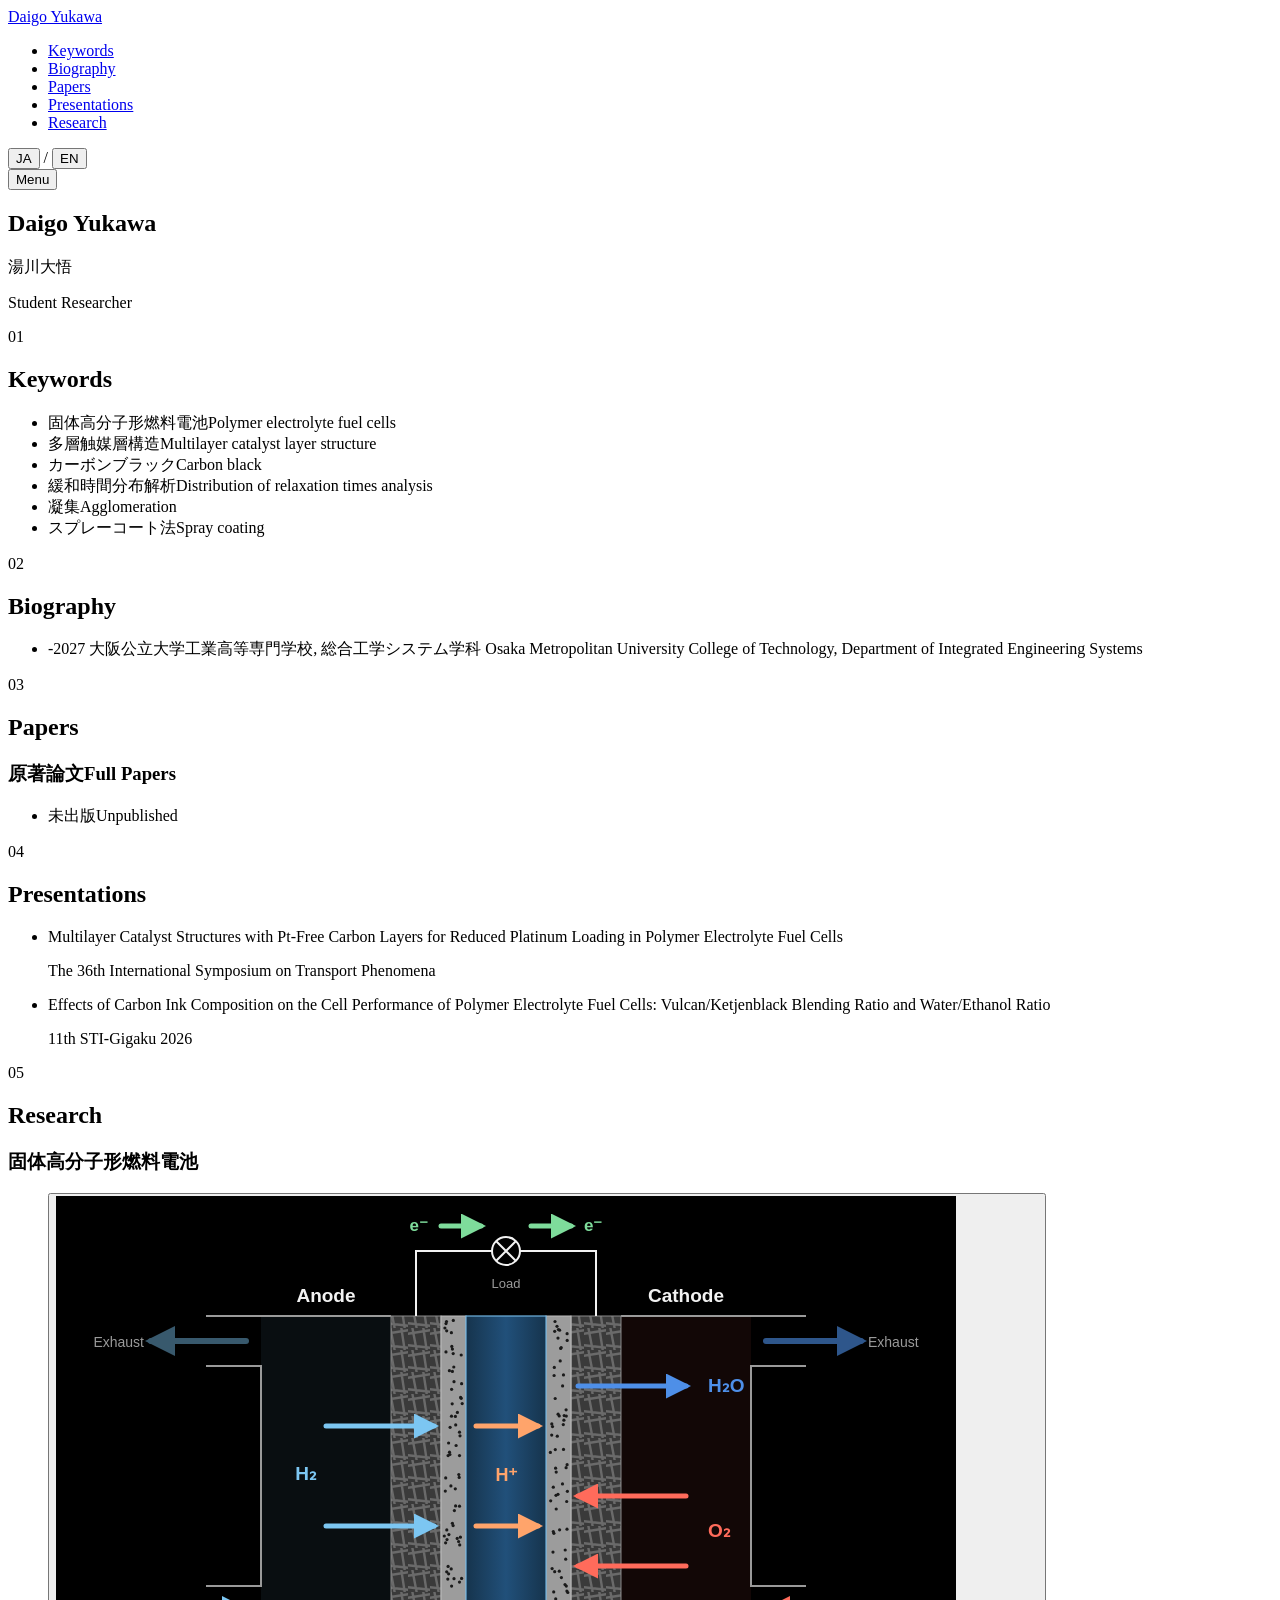
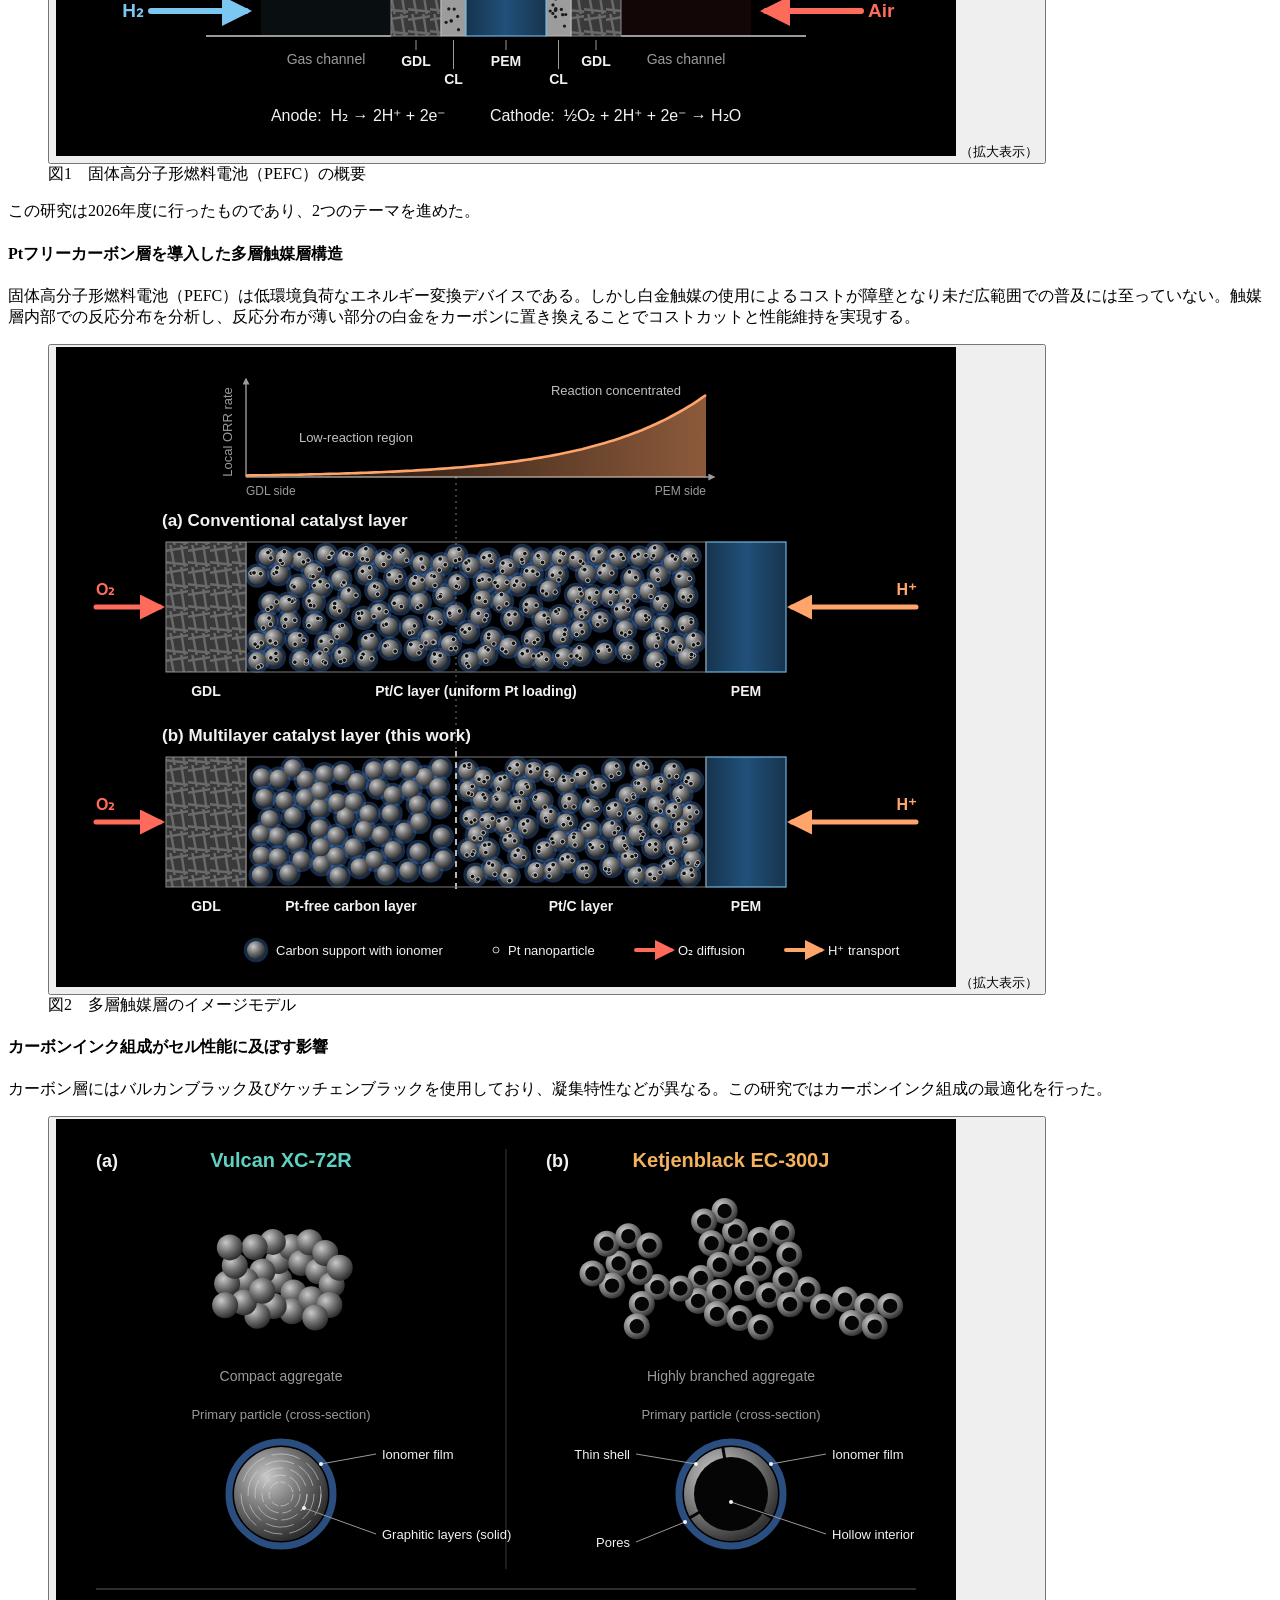
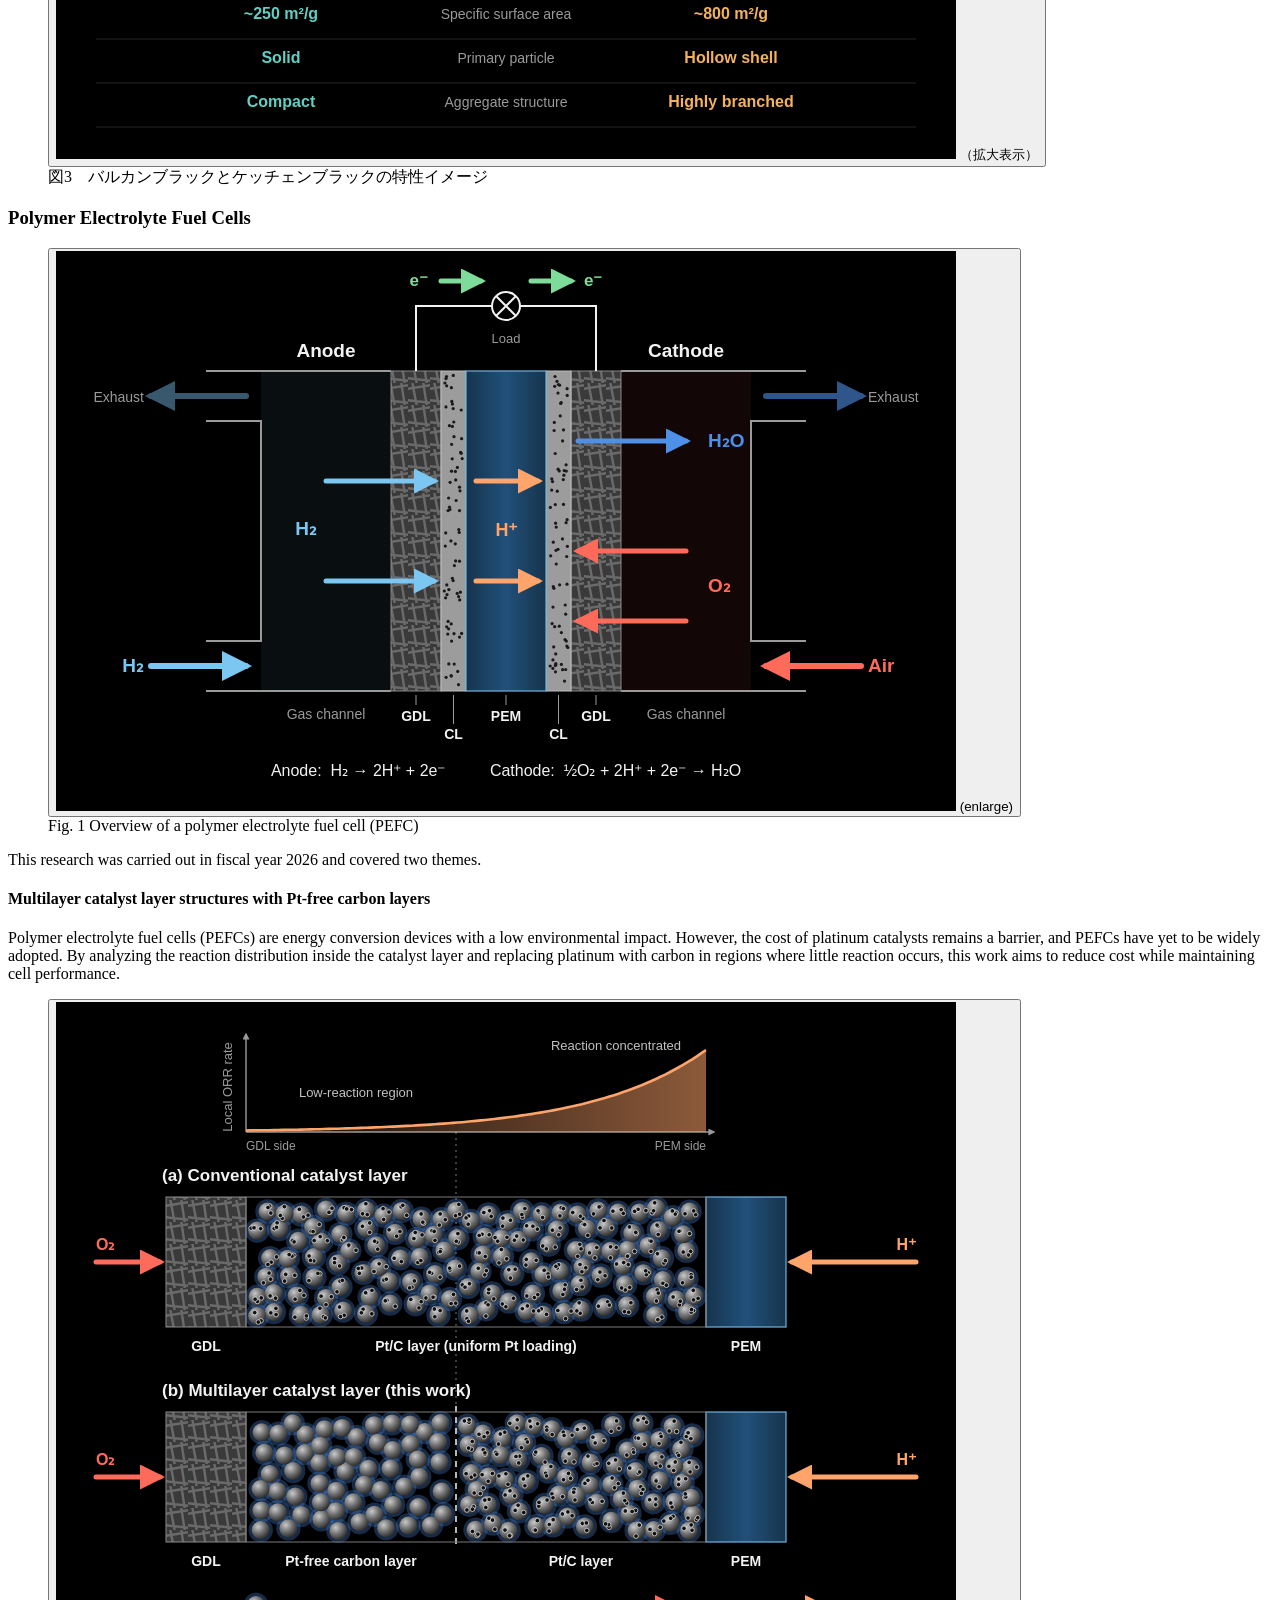
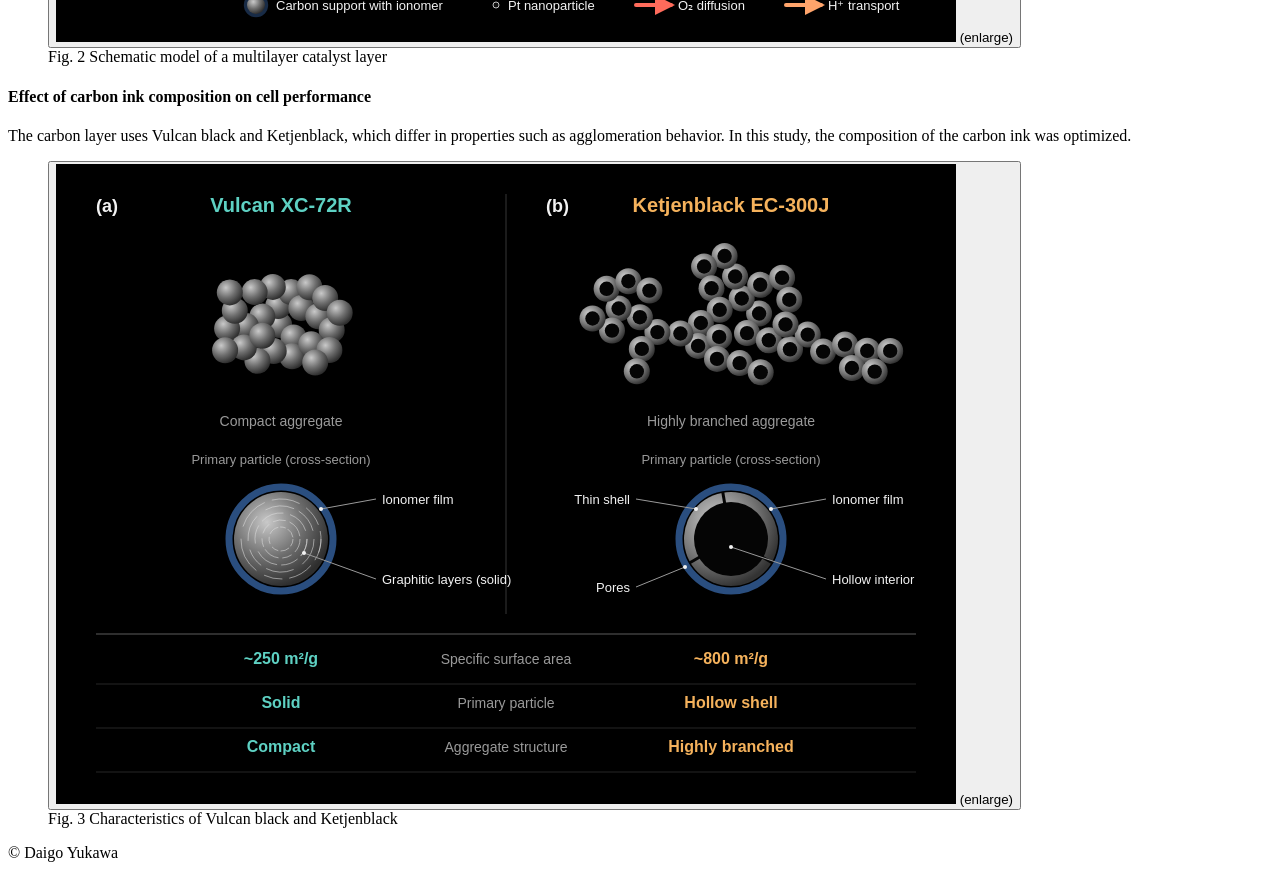
==== commit 99121ce8: "Add files via upload" ====
--- a/index.html
+++ b/index.html
@@ -1,140 +1,265 @@
-<!DOCTYPE html>
-<html lang="en">
-<head>
-  <meta charset="UTF-8">
-  <meta name="viewport" content="width=device-width, initial-scale=1.0">
-
-  <!-- SEO / 共有用メタ（表示テキストは変更せず、既存内容から流用） -->
-  <meta name="description" content="Daigo Yukawa — Student researcher on polymer electrolyte fuel cells and catalyst layer design for improving platinum utilization.">
-  <meta name="author" content="Daigo Yukawa">
-  <meta name="color-scheme" content="light dark">
-  <meta name="theme-color" content="#ffffff" media="(prefers-color-scheme: light)">
-  <meta name="theme-color" content="#0a0c11" media="(prefers-color-scheme: dark)">
-  <meta property="og:title" content="Daigo Yukawa | Research Portfolio">
-  <meta property="og:description" content="Student researcher on polymer electrolyte fuel cells and catalyst layer design.">
-  <meta property="og:type" content="website">
-  <meta property="og:url" content="https://yukawadaigo.github.io">
-
-  <title>Daigo | Research Portfolio</title>
-
-  <link rel="preconnect" href="https://fonts.googleapis.com">
-  <link rel="preconnect" href="https://fonts.gstatic.com" crossorigin>
-  <link href="https://fonts.googleapis.com/css2?family=Inter:wght@400;500;600;700&display=swap" rel="stylesheet">
-  <link rel="stylesheet" href="style.css">
-</head>
-
-<body>
-  <header class="hero">
-    <div class="hero-text">
-      <h1>Daigo Yukawa</h1>
-
-      <p class="subtitle">
-        Student Researcher | Polymer Electrolyte Fuel Cells
-      </p>
-
-      <p>
-        I am interested in electrochemical energy systems, especially polymer
-        electrolyte fuel cells and catalyst layer design for improving platinum utilization.
-      </p>
-
-      <nav aria-label="Main navigation">
-        <a href="#about">About</a>
-        <a href="#research">Research</a>
-        <a href="#research-tools">Tools</a>
-        <a href="#news">News</a>
-        <a href="#contact">Contact</a>
-      </nav>
-    </div>
-  </header>
-
-  <main>
-    <!-- About -->
-    <section id="about" class="section">
-      <h2>About</h2>
-
-      <p>
-        I am conducting research on catalyst layers for polymer electrolyte fuel cells (PEFCs).
-      </p>
-
-      <p>
-        My current research focuses on improving platinum utilization through catalyst layer design using both experimental evaluation and numerical simulation.
-      </p>
-    </section>
-
-    <!-- Research -->
-    <section id="research" class="section">
-      <h2>Research</h2>
-
-      <div class="section-grid">
-        <div class="card">
-          <h3>Research Interests</h3>
-          <ul>
-            <li>Polymer Electrolyte Fuel Cells</li>
-            <li>Catalyst Layer</li>
-          </ul>
-        </div>
-
-        <div class="card">
-          <h3>Research Methods</h3>
-          <ul>
-            <li>Numerical Simulation</li>
-            <li>Electrochemical Characterization</li>
-            <li>Performance Evaluation</li>
-          </ul>
-        </div>
-      </div>
-    </section>
-
-    <!-- Research Tools -->
-    <section id="research-tools" class="section">
-      <h2>Research Tools</h2>
-
-      <article class="tool-card">
-        <div class="tool-image">
-          <img
-            src="images/pefc-analyzer.png"
-            alt="PEFC-Analysis-Tool"
-            width="500">
-        </div>
-
-        <div class="tool-content">
-          <h3>
-            <a href="pefc-analyzer.html">PEFC Analyzer</a>
-          </h3>
-
-          <p>
-            In fuel cells, the cell voltage decreases during current generation due to voltage losses such as activation overpotential, ohmic overpotential, and mass transport overpotential. This software tool was developed to analyze these voltage losses based on experimentally obtained current, voltage, and resistance data.
-          </p>
-        </div>
-      </article>
-    </section>
-
-    <!-- News -->
-    <section id="news" class="section">
-      <h2>News</h2>
-
-      <ul>
-        <li>This page will be updated with my latest research activities, conference presentations, and achievements.</li>
-      </ul>
-    </section>
-
-    <!-- Contact -->
-    <section id="contact" class="section">
-      <h2>Contact</h2>
-
-      <p>
-        Email: <a href="mailto:your-email@example.com">your-email@example.com</a>
-      </p>
-    </section>
-  </main>
-
-  <footer>
-    <p>© <span id="year">2026</span> Daigo Yukawa</p>
-  </footer>
-
-  <script>
-    document.getElementById("year").textContent = new Date().getFullYear();
-  </script>
-</body>
-</html>
-```
+<!DOCTYPE html>
+<!-- lang="ja" が初期表示の言語。右上の JA / EN ボタンで main.js が切り替えます -->
+<html lang="ja">
+<head>
+  <meta charset="UTF-8">
+  <meta name="viewport" content="width=device-width, initial-scale=1">
+  <title>Daigo Yukawa | 湯川大悟</title>
+  <meta name="description" content="湯川大悟（Daigo Yukawa）— 固体高分子形燃料電池を研究する学生研究者の個人ページ。 / Personal website of Daigo Yukawa, a student researcher working on polymer electrolyte fuel cells.">
+  <meta name="theme-color" content="#000000">
+
+  <!-- フォント（Google Fonts）：英数字 Jost / 日本語 Zen Kaku Gothic New -->
+  <link rel="preconnect" href="https://fonts.googleapis.com">
+  <link rel="preconnect" href="https://fonts.gstatic.com" crossorigin>
+  <link rel="stylesheet" href="https://fonts.googleapis.com/css2?family=Jost:wght@300;400;500&family=Zen+Kaku+Gothic+New:wght@400;500&display=swap">
+
+  <!-- スタイル（上から順に読み込む。色やサイズは variables.css で変更） -->
+  <link rel="stylesheet" href="css/variables.css">
+  <link rel="stylesheet" href="css/base.css">
+  <link rel="stylesheet" href="css/layout.css">
+  <link rel="stylesheet" href="css/components.css">
+  <link rel="stylesheet" href="css/motion.css">
+</head>
+<body>
+
+  <!--
+    【日本語と英語の書き方】
+    lang="ja" を付けた要素は日本語表示のときだけ、lang="en" を付けた要素は英語表示のときだけ見えます。
+    どちらの言語でも同じ内容（発表タイトルなど）は、lang を付けずに 1 つだけ書けば両方で表示されます。
+  -->
+
+  <!-- 画面上端の読み進み線（スクロール量に応じて伸びる） -->
+  <div class="scroll-progress" aria-hidden="true"></div>
+
+  <!-- ===== ヘッダー・メニュー ここから ===== -->
+  <header class="site-header">
+    <a class="site-logo nav-link" href="#top">Daigo Yukawa</a>
+
+    <div class="header-controls">
+      <!-- メニュー項目を増やすときは <li> を 1 つコピーし、href を各セクションの id に合わせる -->
+      <nav class="site-nav" id="site-nav" aria-label="Menu">
+        <ul class="site-nav-list">
+          <li><a class="nav-link" href="#keywords">Keywords</a></li>
+          <li><a class="nav-link" href="#biography">Biography</a></li>
+          <li><a class="nav-link" href="#papers">Papers</a></li>
+          <li><a class="nav-link" href="#presentations">Presentations</a></li>
+          <li><a class="nav-link" href="#research">Research</a></li>
+        </ul>
+      </nav>
+
+      <!-- 言語の切り替え（押された方のボタンが白く表示される） -->
+      <div class="lang-switch" role="group" aria-label="Language">
+        <button class="lang-button nav-link" type="button" data-lang="ja" aria-pressed="true">JA</button>
+        <span class="lang-divider" aria-hidden="true">/</span>
+        <button class="lang-button nav-link" type="button" data-lang="en" aria-pressed="false">EN</button>
+      </div>
+
+      <!-- スマホ表示のときだけ出るボタン（文字は main.js が Menu / Close に切り替え） -->
+      <button class="menu-button nav-link" type="button" aria-expanded="false" aria-controls="site-nav">Menu</button>
+    </div>
+  </header>
+  <!-- ===== ヘッダー・メニュー ここまで ===== -->
+
+  <main class="site-main">
+
+    <!-- ===== トップ（名前） ここから ===== -->
+    <section class="hero" id="top" aria-label="Top">
+      <h1 class="hero-name">Daigo Yukawa</h1>
+      <p class="hero-name-ja">湯川大悟</p>
+      <p class="hero-title">Student Researcher</p>
+    </section>
+    <!-- ===== トップ（名前） ここまで ===== -->
+
+
+    <!-- ===== 研究キーワード ここから ===== -->
+    <section class="section" id="keywords" aria-labelledby="keywords-title">
+      <header class="section-header">
+        <p class="section-number">01</p>
+        <h2 class="section-title" id="keywords-title">Keywords</h2>
+      </header>
+      <div class="section-body">
+        <!-- キーワードを追加するときは <li> を 1 つコピーし、日本語と英語を書き換える -->
+        <ul class="keyword-list">
+          <li class="keyword-item"><span lang="ja">固体高分子形燃料電池</span><span lang="en">Polymer electrolyte fuel cells</span></li>
+          <li class="keyword-item"><span lang="ja">多層触媒層構造</span><span lang="en">Multilayer catalyst layer structure</span></li>
+          <li class="keyword-item"><span lang="ja">カーボンブラック</span><span lang="en">Carbon black</span></li>
+          <li class="keyword-item"><span lang="ja">緩和時間分布解析</span><span lang="en">Distribution of relaxation times analysis</span></li>
+          <li class="keyword-item"><span lang="ja">凝集</span><span lang="en">Agglomeration</span></li>
+          <li class="keyword-item"><span lang="ja">スプレーコート法</span><span lang="en">Spray coating</span></li>
+        </ul>
+      </div>
+    </section>
+    <!-- ===== 研究キーワード ここまで ===== -->
+
+
+    <!-- ===== 経歴 ここから ===== -->
+    <section class="section" id="biography" aria-labelledby="biography-title">
+      <header class="section-header">
+        <p class="section-number">02</p>
+        <h2 class="section-title" id="biography-title">Biography</h2>
+      </header>
+      <div class="section-body">
+        <!-- 経歴を追加するときは <li class="biography-item"> ～ </li> を 1 つコピーする -->
+        <ul class="biography-list">
+          <li class="biography-item">
+            <span class="biography-period">-2027</span>
+            <span class="biography-detail" lang="ja">大阪公立大学工業高等専門学校, 総合工学システム学科</span>
+            <span class="biography-detail" lang="en">Osaka Metropolitan University College of Technology, Department of Integrated Engineering Systems</span>
+          </li>
+        </ul>
+      </div>
+    </section>
+    <!-- ===== 経歴 ここまで ===== -->
+
+
+    <!-- ===== 原著論文 ここから ===== -->
+    <section class="section" id="papers" aria-labelledby="papers-title">
+      <header class="section-header">
+        <p class="section-number">03</p>
+        <h2 class="section-title" id="papers-title">Papers</h2>
+      </header>
+      <div class="section-body">
+        <h3 class="paper-category"><span lang="ja">原著論文</span><span lang="en">Full Papers</span></h3>
+        <!-- 論文を追加するときは <li class="paper-item"> を 1 つコピーする
+             （論文名は英語だけで書けば両方の言語で表示される。
+              「未出版」の行は、最初の論文を追加したら削除する） -->
+        <ul class="paper-list">
+          <li class="paper-item"><span lang="ja">未出版</span><span lang="en">Unpublished</span></li>
+        </ul>
+      </div>
+    </section>
+    <!-- ===== 原著論文 ここまで ===== -->
+
+
+    <!-- ===== 学会発表 ここから ===== -->
+    <section class="section" id="presentations" aria-labelledby="presentations-title">
+      <header class="section-header">
+        <p class="section-number">04</p>
+        <h2 class="section-title" id="presentations-title">Presentations</h2>
+      </header>
+      <div class="section-body">
+        <!-- 新しい学会発表を追加するときは <li class="presentation-item"> ～ </li> を 1 つコピーする
+             （新しいものを上に置く場合はリストの先頭に貼り付ける。英語だけなので両言語共通） -->
+        <ul class="presentation-list">
+          <li class="presentation-item">
+            <p class="presentation-title">Multilayer Catalyst Structures with Pt-Free Carbon Layers for Reduced Platinum Loading in Polymer Electrolyte Fuel Cells</p>
+            <p class="presentation-venue">The 36th International Symposium on Transport Phenomena</p>
+          </li>
+          <li class="presentation-item">
+            <p class="presentation-title">Effects of Carbon Ink Composition on the Cell Performance of Polymer Electrolyte Fuel Cells: Vulcan/Ketjenblack Blending Ratio and Water/Ethanol Ratio</p>
+            <p class="presentation-venue">11th STI-Gigaku 2026</p>
+          </li>
+        </ul>
+      </div>
+    </section>
+    <!-- ===== 学会発表 ここまで ===== -->
+
+
+    <!-- ===== 研究内容 ここから ===== -->
+    <section class="section" id="research" aria-labelledby="research-title">
+      <header class="section-header">
+        <p class="section-number">05</p>
+        <h2 class="section-title" id="research-title">Research</h2>
+      </header>
+
+      <!-- ----- 研究内容（日本語） ここから ----- -->
+      <div class="section-body" lang="ja">
+        <h3 class="research-heading">固体高分子形燃料電池</h3>
+
+        <!-- 図版：画像を差し替えるときは src と alt、figcaption の文章を書き換える -->
+        <figure class="research-figure">
+          <button class="figure-button" type="button">
+            <img class="figure-image" src="images/fig1-pefc.svg" alt="PEFCの断面図。アノードに水素、カソードに空気を供給し、ガス流路・GDL・触媒層（CL）・電解質膜（PEM）を通って水素イオンと電子が移動する様子と、両極の反応式を示す" width="900" height="560">
+            <span class="visually-hidden">（拡大表示）</span>
+          </button>
+          <figcaption class="figure-caption">図1　固体高分子形燃料電池（PEFC）の概要</figcaption>
+        </figure>
+
+        <p class="research-text">この研究は2026年度に行ったものであり、2つのテーマを進めた。</p>
+
+        <!-- テーマ1 -->
+        <h4 class="research-subheading">Ptフリーカーボン層を導入した多層触媒層構造</h4>
+        <p class="research-text">固体高分子形燃料電池（PEFC）は低環境負荷なエネルギー変換デバイスである。しかし白金触媒の使用によるコストが障壁となり未だ広範囲での普及には至っていない。触媒層内部での反応分布を分析し、反応分布が薄い部分の白金をカーボンに置き換えることでコストカットと性能維持を実現する。</p>
+
+        <figure class="research-figure">
+          <button class="figure-button" type="button">
+            <img class="figure-image" src="images/fig2-multilayer.svg" alt="（a）白金担持量が均一な従来の触媒層と、（b）反応の少ない領域をPtフリーカーボン層に置き換えた多層触媒層を、局所的な酸素還元反応速度の分布とともに比較した図" width="900" height="640">
+            <span class="visually-hidden">（拡大表示）</span>
+          </button>
+          <figcaption class="figure-caption">図2　多層触媒層のイメージモデル</figcaption>
+        </figure>
+
+        <!-- テーマ2 -->
+        <h4 class="research-subheading">カーボンインク組成がセル性能に及ぼす影響</h4>
+        <p class="research-text">カーボン層にはバルカンブラック及びケッチェンブラックを使用しており、凝集特性などが異なる。この研究ではカーボンインク組成の最適化を行った。</p>
+
+        <figure class="research-figure">
+          <button class="figure-button" type="button">
+            <img class="figure-image" src="images/fig3-carbon-black.svg" alt="（a）バルカンブラック（Vulcan XC-72R）と（b）ケッチェンブラック（Ketjenblack EC-300J）の比較。凝集体構造（コンパクト／高分岐）、一次粒子の断面（中実／中空）、比表面積（約250 m²/g／約800 m²/g）を示す" width="900" height="640">
+            <span class="visually-hidden">（拡大表示）</span>
+          </button>
+          <figcaption class="figure-caption">図3　バルカンブラックとケッチェンブラックの特性イメージ</figcaption>
+        </figure>
+      </div>
+      <!-- ----- 研究内容（日本語） ここまで ----- -->
+
+      <!-- ----- 研究内容（英語） ここから ----- -->
+      <div class="section-body" lang="en">
+        <h3 class="research-heading">Polymer Electrolyte Fuel Cells</h3>
+
+        <figure class="research-figure">
+          <button class="figure-button" type="button">
+            <img class="figure-image" src="images/fig1-pefc.svg" alt="Cross-section of a PEFC. Hydrogen is supplied to the anode and air to the cathode; protons and electrons travel through the gas channels, GDL, catalyst layers (CL) and membrane (PEM). The reactions at both electrodes are shown." width="900" height="560">
+            <span class="visually-hidden">(enlarge)</span>
+          </button>
+          <figcaption class="figure-caption">Fig. 1  Overview of a polymer electrolyte fuel cell (PEFC)</figcaption>
+        </figure>
+
+        <p class="research-text">This research was carried out in fiscal year 2026 and covered two themes.</p>
+
+        <!-- Theme 1 -->
+        <h4 class="research-subheading">Multilayer catalyst layer structures with Pt-free carbon layers</h4>
+        <p class="research-text">Polymer electrolyte fuel cells (PEFCs) are energy conversion devices with a low environmental impact. However, the cost of platinum catalysts remains a barrier, and PEFCs have yet to be widely adopted. By analyzing the reaction distribution inside the catalyst layer and replacing platinum with carbon in regions where little reaction occurs, this work aims to reduce cost while maintaining cell performance.</p>
+
+        <figure class="research-figure">
+          <button class="figure-button" type="button">
+            <img class="figure-image" src="images/fig2-multilayer.svg" alt="Comparison of (a) a conventional catalyst layer with uniform platinum loading and (b) a multilayer catalyst layer in which the low-reaction region is replaced by a Pt-free carbon layer, shown with the local oxygen reduction reaction rate." width="900" height="640">
+            <span class="visually-hidden">(enlarge)</span>
+          </button>
+          <figcaption class="figure-caption">Fig. 2  Schematic model of a multilayer catalyst layer</figcaption>
+        </figure>
+
+        <!-- Theme 2 -->
+        <h4 class="research-subheading">Effect of carbon ink composition on cell performance</h4>
+        <p class="research-text">The carbon layer uses Vulcan black and Ketjenblack, which differ in properties such as agglomeration behavior. In this study, the composition of the carbon ink was optimized.</p>
+
+        <figure class="research-figure">
+          <button class="figure-button" type="button">
+            <img class="figure-image" src="images/fig3-carbon-black.svg" alt="Comparison of (a) Vulcan XC-72R and (b) Ketjenblack EC-300J: aggregate structure (compact / highly branched), primary particle cross-section (solid / hollow shell) and specific surface area (about 250 m²/g / about 800 m²/g)." width="900" height="640">
+            <span class="visually-hidden">(enlarge)</span>
+          </button>
+          <figcaption class="figure-caption">Fig. 3  Characteristics of Vulcan black and Ketjenblack</figcaption>
+        </figure>
+      </div>
+      <!-- ----- 研究内容（英語） ここまで ----- -->
+    </section>
+    <!-- ===== 研究内容 ここまで ===== -->
+
+  </main>
+
+  <!-- ===== フッター ここから ===== -->
+  <footer class="site-footer">
+    <p>© Daigo Yukawa</p>
+  </footer>
+  <!-- ===== フッター ここまで ===== -->
+
+  <!-- 図版の拡大表示（中身は main.js がクリックされた図から自動で入れる） -->
+  <dialog class="lightbox" aria-label="Figure">
+    <img class="lightbox-image" alt="">
+    <p class="lightbox-caption"></p>
+    <button class="lightbox-close nav-link" type="button">Close</button>
+  </dialog>
+
+  <script src="js/main.js"></script>
+</body>
+</html>
